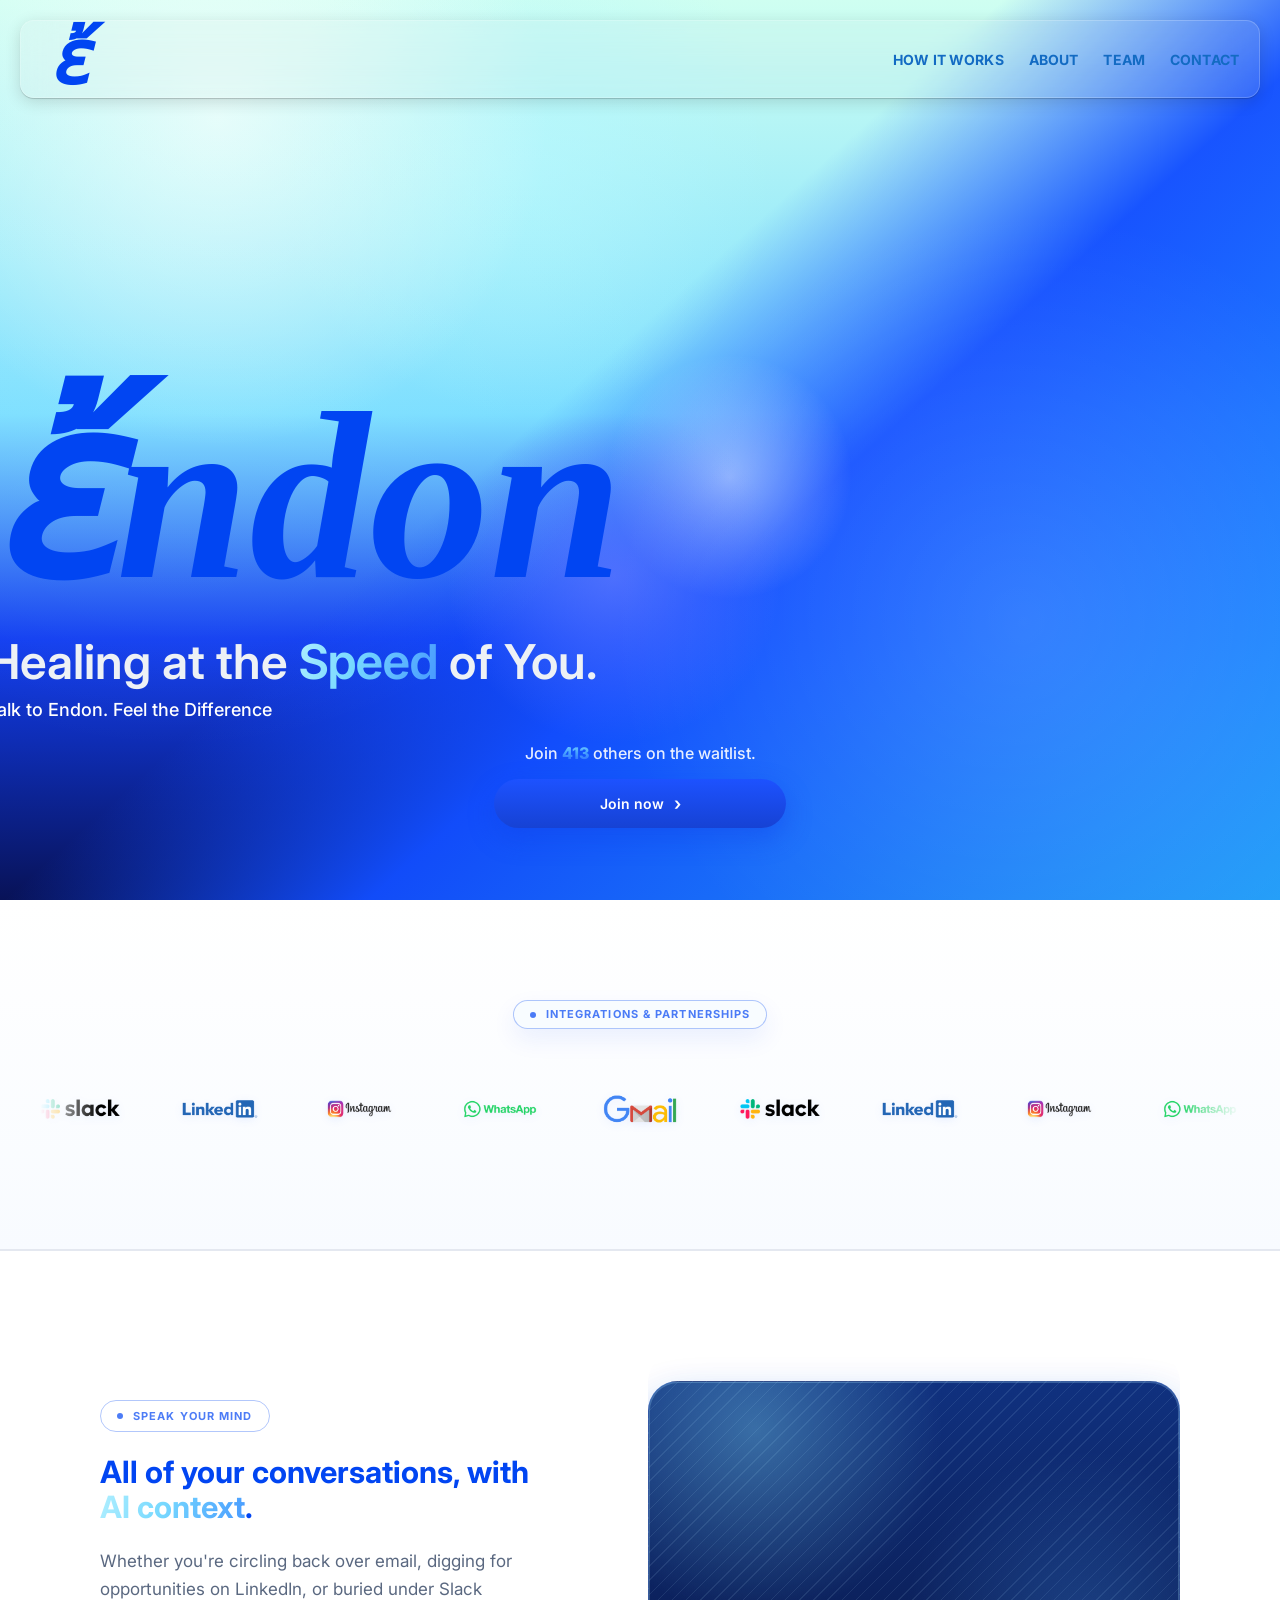
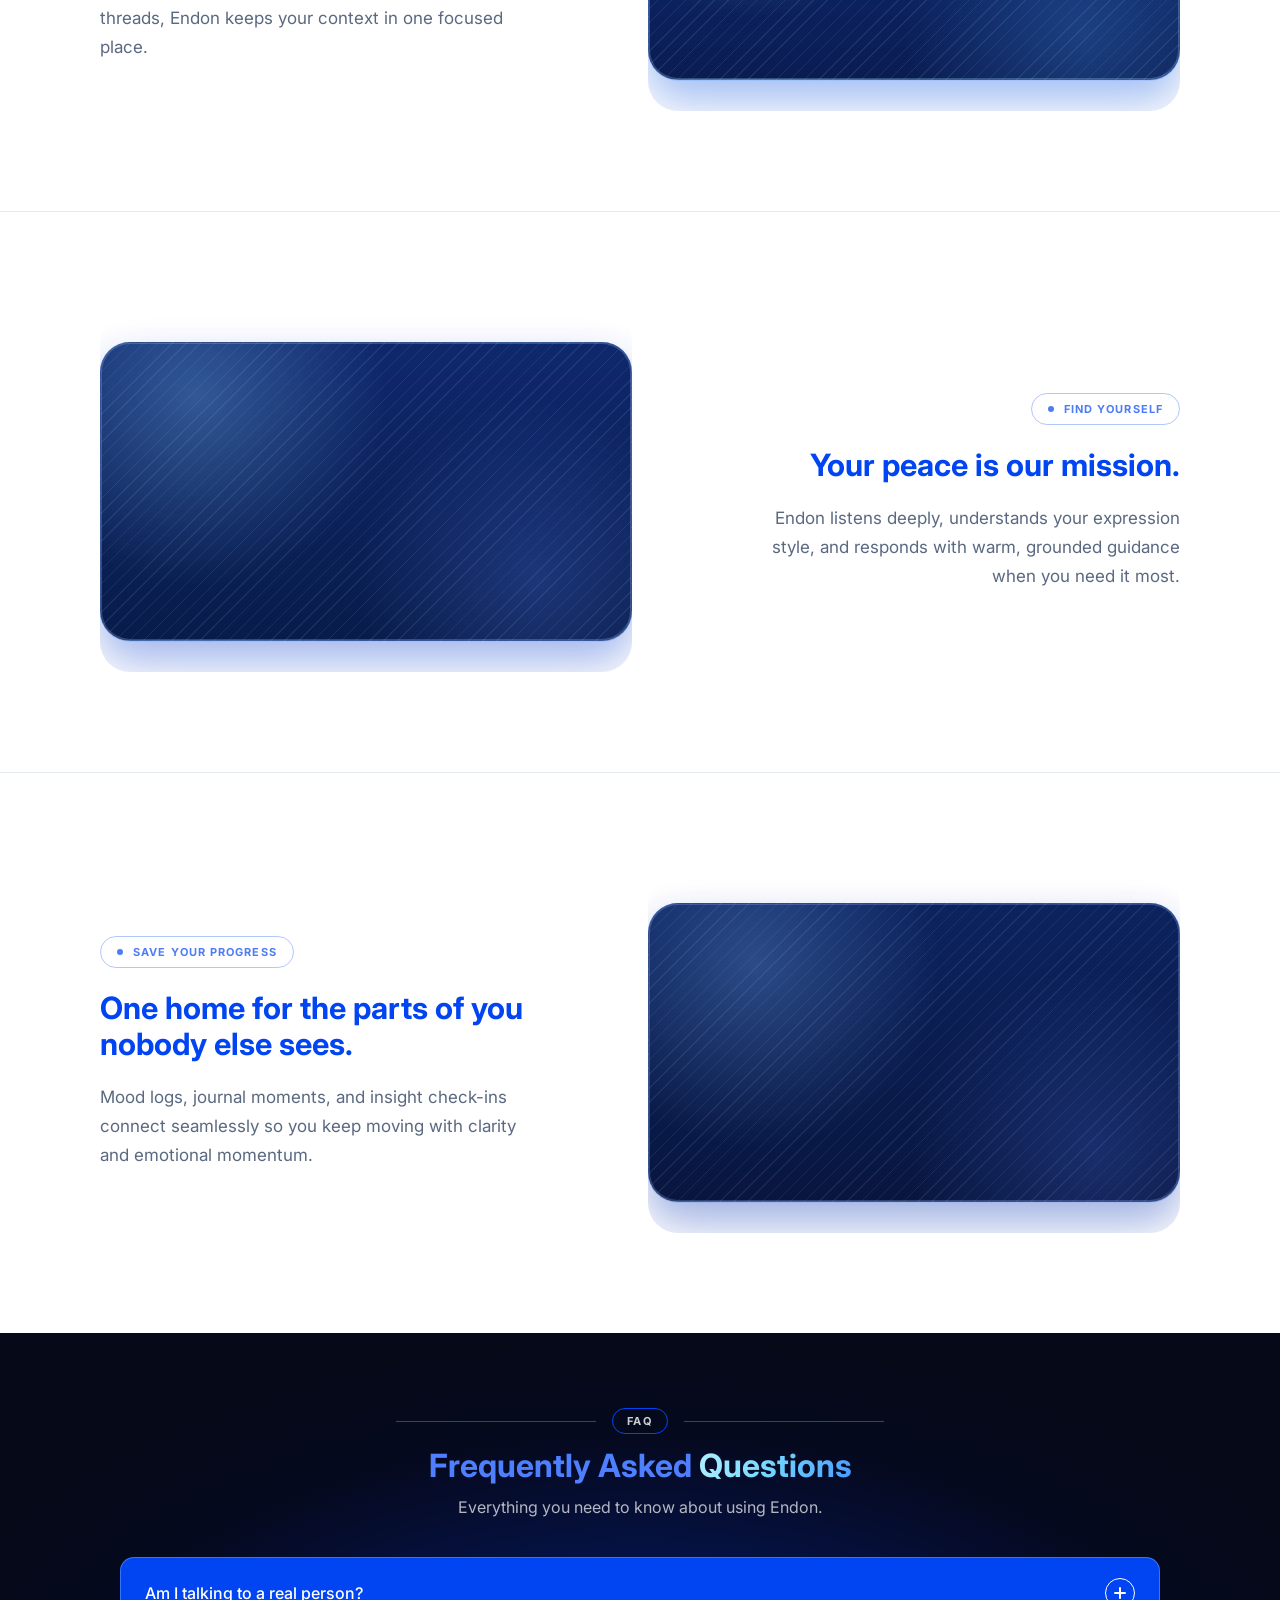
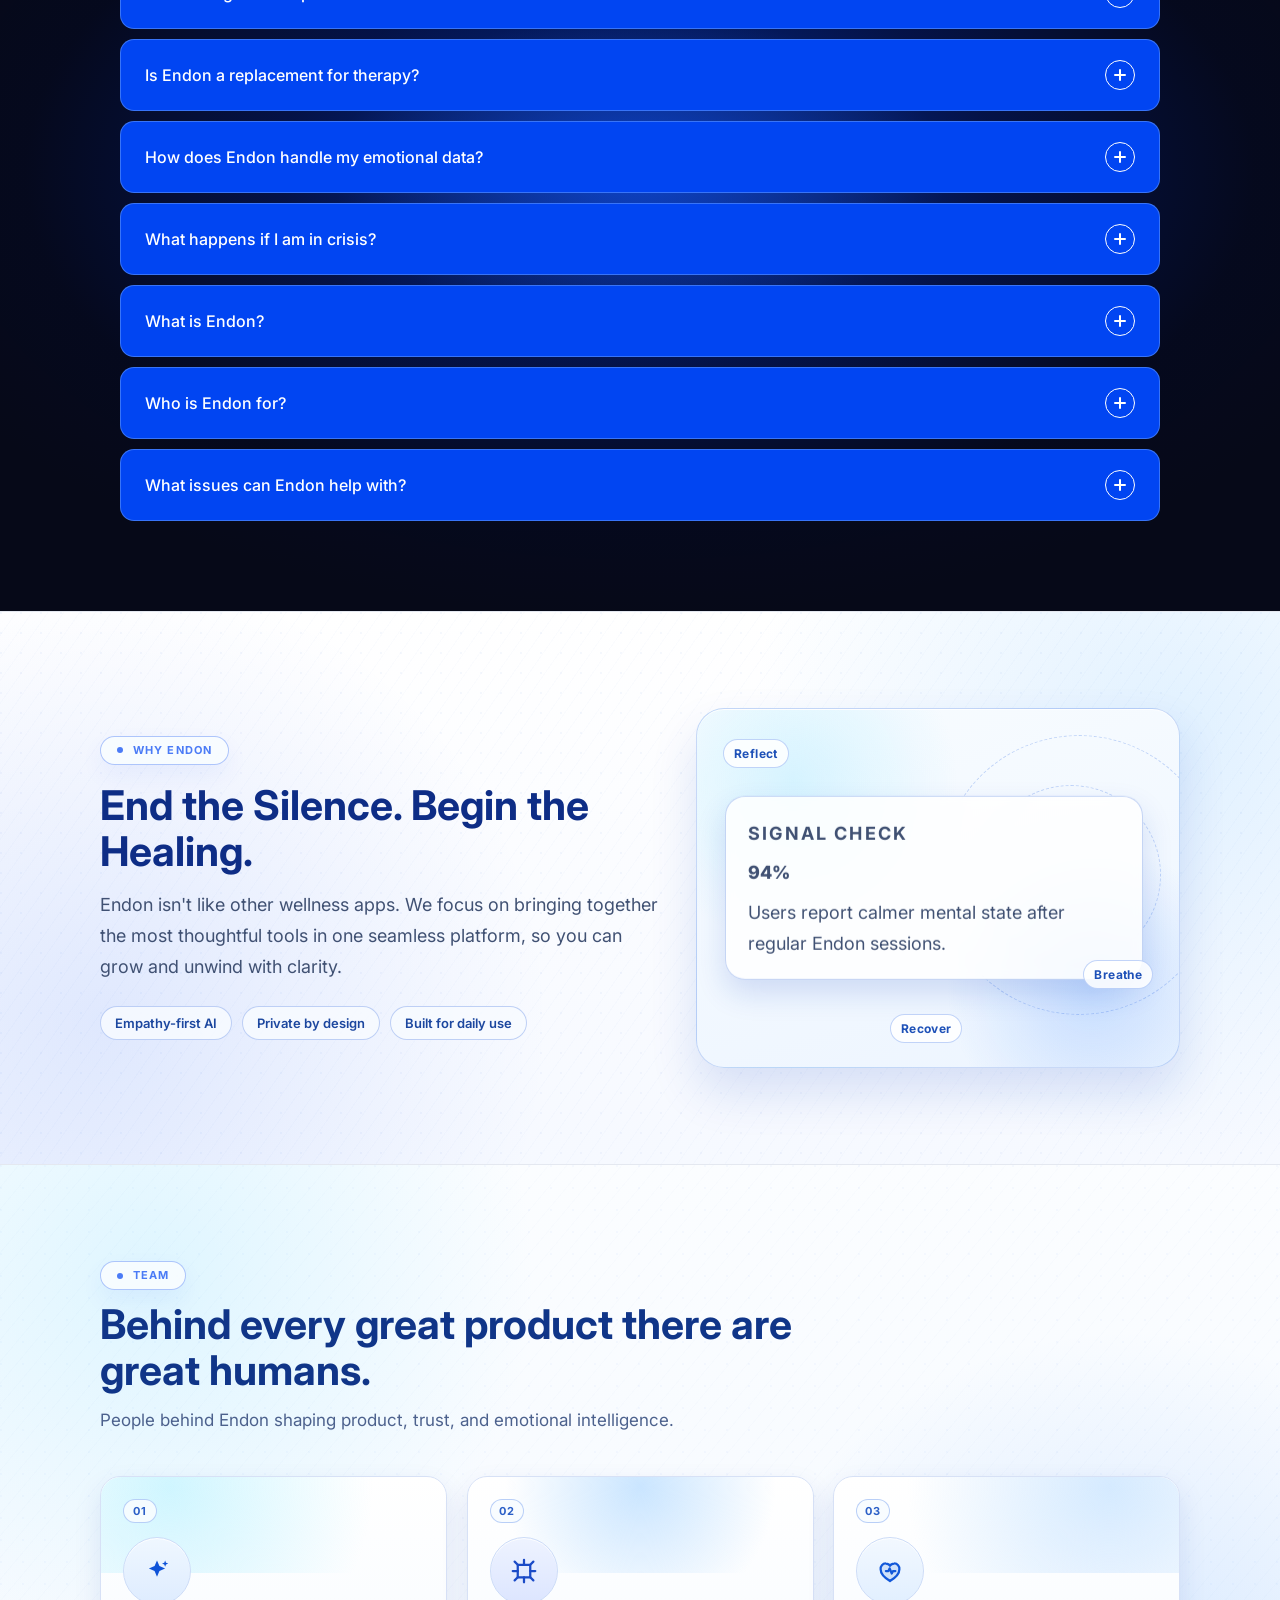
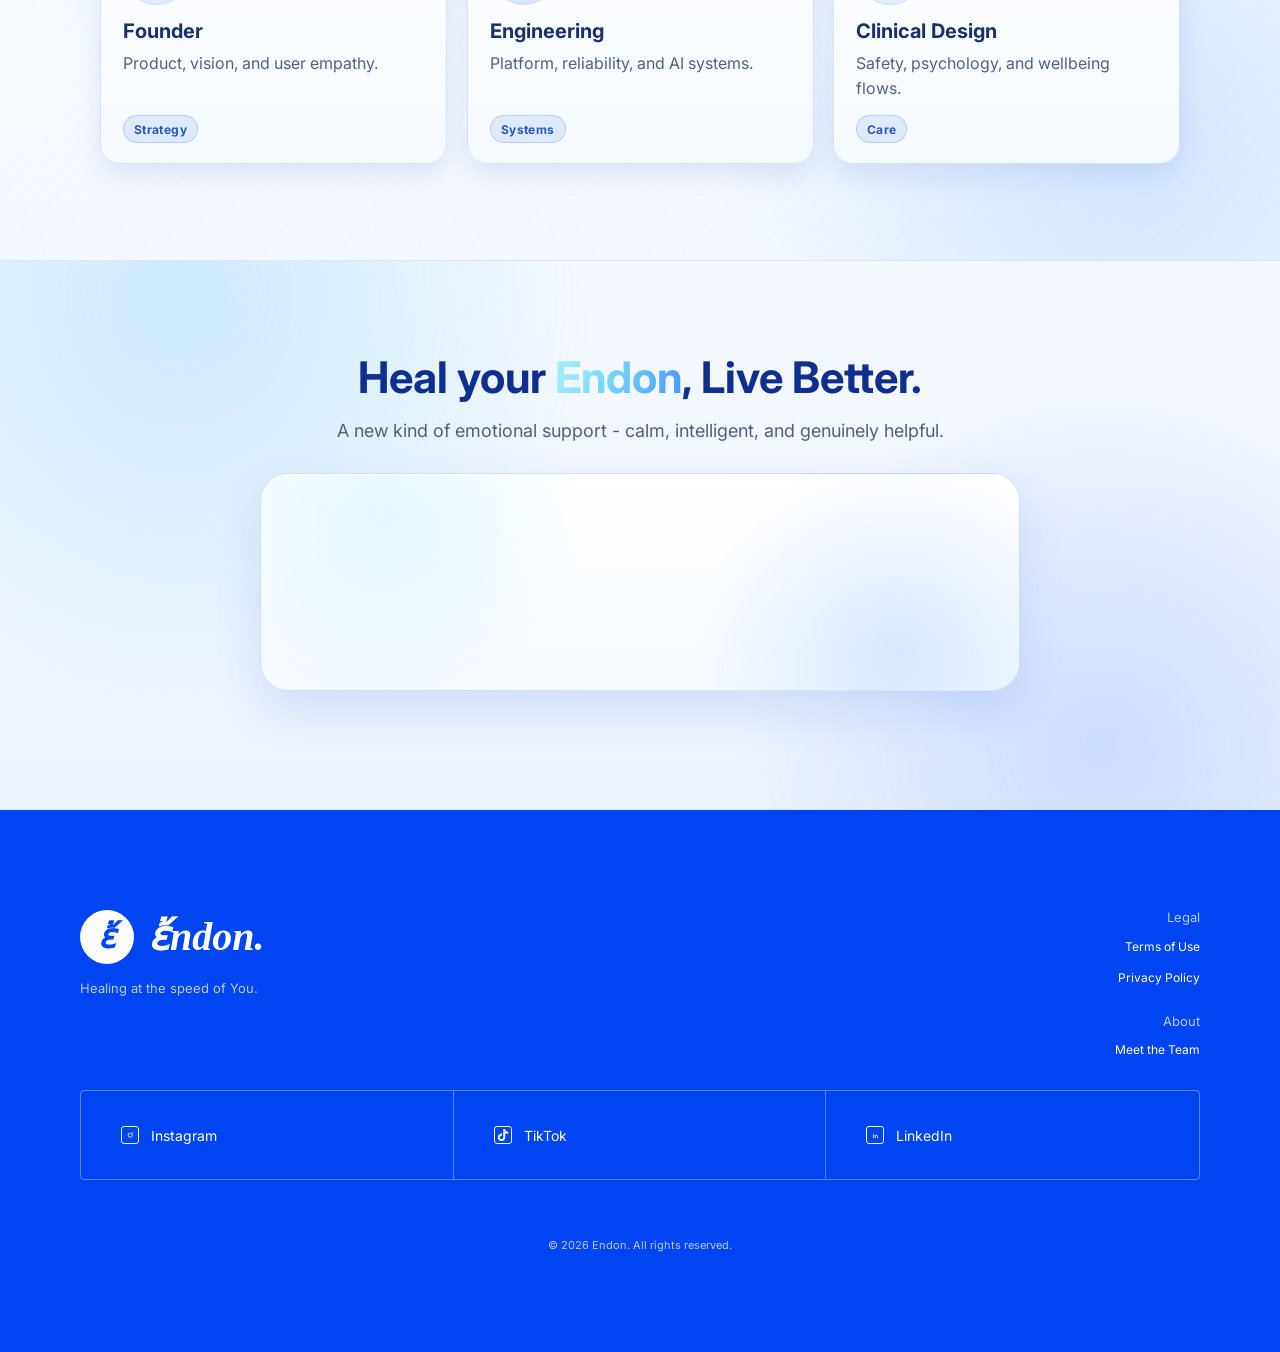
==== index.html @ 19b065d0 "Add files via upload" ====
﻿<!DOCTYPE html>
<html lang="en">
  <head>
    <meta charset="UTF-8" />
    <meta name="viewport" content="width=device-width, initial-scale=1.0" />
    <title>Endon — Healing at the Speed of You</title>
    <meta name="description" content="Talk to Endon. Feel the Difference." />
    <link rel="icon" type="image/svg+xml" href="./favicon.svg" />
    <link rel="shortcut icon" href="./favicon.svg" />
    <link rel="preconnect" href="https://fonts.googleapis.com" />
    <link rel="preconnect" href="https://fonts.gstatic.com" crossorigin />
    <link
      href="https://fonts.googleapis.com/css2?family=Inter:wght@400;500;600;700;800&family=Inter+Tight:wght@600;700&display=swap"
      rel="stylesheet"
    />
    <link rel="stylesheet" href="./styles.css" />
    <script src="https://getlaunchlist.com/js/widget.js" defer></script>
  </head>
  <body id="top">

    <!-- floating pill navbar -->
    <header class="nav-bar" data-anim="fade-down">
      <div class="nav-inner">
        <a class="brand-mark" href="#top" aria-label="Endon home">
          <span class="brand-glyph">ἔ</span>
        </a>
        <button class="nav-toggle" type="button" aria-expanded="false" aria-controls="site-nav" aria-label="Open navigation menu">
          <span></span>
          <span></span>
          <span></span>
        </button>
        <nav class="site-nav" id="site-nav" aria-label="Primary">
          <a href="#features">HOW IT WORKS</a>
          <a href="#about">ABOUT</a>
          <a href="#team">TEAM</a>
          <a href="#join">CONTACT</a>
        </nav>
      </div>
    </header>

    <!-- hero -->
    <main class="hero">
      <div class="hero-inner">

        <div class="hero-content">
          <h1 class="wordmark" data-anim="fade-up" data-delay="100">ἔndon</h1>
          <div class="hero-copy" data-anim="fade-up" data-delay="220">
            <h2>Healing at the <span class="speed-word gradient-float">Speed</span> of You.</h2>
            <p>Talk to Endon. Feel the Difference</p>
          </div>
        </div>

        <div class="hero-cta" data-anim="fade-up" data-delay="360">
          <p class="cta-label">
            Join <strong class="counter" data-target="413">0</strong> others on the waitlist.
          </p>
          <a class="cta-button" href="#join">
            <span>Join now</span>
            <span class="cta-arrow" aria-hidden="true">›</span>
          </a>
        </div>

      </div>
    </main>

    <!-- integrations section -->
    <section class="integrations-section" aria-label="Integrations">
      <div class="integrations-inner">
        <p class="integrations-label section-kicker">INTEGRATIONS & PARTNERSHIPS</p>
        <div class="integrations-carousel">
          <div class="integrations-track">
            <!-- Первый набор -->
            <div class="integration-card">
              <img src="./img/soc/wj656m0ijEArJOI6YPfUPL7TfA.avif" alt="Slack" />
            </div>
            <div class="integration-card">
              <img src="./img/soc/tVOJXwo3brxnzoEV7pidoTpYBek.avif" alt="LinkedIn" />
            </div>
            <div class="integration-card">
              <img src="./img/soc/uNmONaREYlYcGTHkolb0P1HWtFY.avif" alt="Instagram" />
            </div>
            <div class="integration-card">
              <img src="./img/soc/SqPCqCNL9YH3omjXTnjnmd5Emk.avif" alt="WhatsApp" />
            </div>
            <div class="integration-card">
              <img src="./img/soc/Gmail-Logo-da5961c9.png" alt="Gmail" />
            </div>
            
            <!-- Второй набор -->
            <div class="integration-card">
              <img src="./img/soc/wj656m0ijEArJOI6YPfUPL7TfA.avif" alt="Slack" />
            </div>
            <div class="integration-card">
              <img src="./img/soc/tVOJXwo3brxnzoEV7pidoTpYBek.avif" alt="LinkedIn" />
            </div>
            <div class="integration-card">
              <img src="./img/soc/uNmONaREYlYcGTHkolb0P1HWtFY.avif" alt="Instagram" />
            </div>
            <div class="integration-card">
              <img src="./img/soc/SqPCqCNL9YH3omjXTnjnmd5Emk.avif" alt="WhatsApp" />
            </div>
            <div class="integration-card">
              <img src="./img/soc/Gmail-Logo-da5961c9.png" alt="Gmail" />
            </div>
            
            <!-- Третий набор -->
            <div class="integration-card">
              <img src="./img/soc/wj656m0ijEArJOI6YPfUPL7TfA.avif" alt="Slack" />
            </div>
            <div class="integration-card">
              <img src="./img/soc/tVOJXwo3brxnzoEV7pidoTpYBek.avif" alt="LinkedIn" />
            </div>
            <div class="integration-card">
              <img src="./img/soc/uNmONaREYlYcGTHkolb0P1HWtFY.avif" alt="Instagram" />
            </div>
            <div class="integration-card">
              <img src="./img/soc/SqPCqCNL9YH3omjXTnjnmd5Emk.avif" alt="WhatsApp" />
            </div>
            <div class="integration-card">
              <img src="./img/soc/Gmail-Logo-da5961c9.png" alt="Gmail" />
            </div>

            <!-- Четвёртый набор -->
            <div class="integration-card">
              <img src="./img/soc/wj656m0ijEArJOI6YPfUPL7TfA.avif" alt="Slack" />
            </div>
            <div class="integration-card">
              <img src="./img/soc/tVOJXwo3brxnzoEV7pidoTpYBek.avif" alt="LinkedIn" />
            </div>
            <div class="integration-card">
              <img src="./img/soc/uNmONaREYlYcGTHkolb0P1HWtFY.avif" alt="Instagram" />
            </div>
            <div class="integration-card">
              <img src="./img/soc/SqPCqCNL9YH3omjXTnjnmd5Emk.avif" alt="WhatsApp" />
            </div>
            <div class="integration-card">
              <img src="./img/soc/Gmail-Logo-da5961c9.png" alt="Gmail" />
            </div>
          </div>
        </div>
      </div>
    </section>

    <section class="primary-features" id="features" aria-label="Features">
      <div class="pf-inner">
        <article class="pf-row">
          <div class="pf-text pf-anim pf-anim--left">
            <div class="pf-chip"><span class="pf-chip__dot" aria-hidden="true"></span>SPEAK YOUR MIND</div>
            <h2 class="pf-heading">All of your conversations, with <span class="gradient-float">AI context</span>.</h2>
            <p class="pf-body">
              Whether you're circling back over email, digging for opportunities on LinkedIn,
              or buried under Slack threads, Endon keeps your context in one focused place.
            </p>
          </div>
          <div class="pf-visual pf-anim pf-anim--right">
            <video autoplay muted loop playsinline preload="metadata" class="pf-img" aria-label="Context flow demo">
              <source src="./img/1.mp4" type="video/mp4" />
            </video>
          </div>
        </article>

        <article class="pf-row pf-row--reversed">
          <div class="pf-text pf-anim pf-anim--right">
            <div class="pf-chip"><span class="pf-chip__dot" aria-hidden="true"></span>FIND YOURSELF</div>
            <h2 class="pf-heading">Your peace is our mission.</h2>
            <p class="pf-body">
              Endon listens deeply, understands your expression style, and responds with warm,
              grounded guidance when you need it most.
            </p>
          </div>
          <div class="pf-visual pf-anim pf-anim--left">
            <video autoplay muted loop playsinline preload="metadata" class="pf-img" aria-label="Calm guidance demo">
              <source src="./img/2.mp4" type="video/mp4" />
            </video>
          </div>
        </article>

        <article class="pf-row">
          <div class="pf-text pf-anim pf-anim--left">
            <div class="pf-chip"><span class="pf-chip__dot" aria-hidden="true"></span>SAVE YOUR PROGRESS</div>
            <h2 class="pf-heading">One home for the parts of you nobody else sees.</h2>
            <p class="pf-body">
              Mood logs, journal moments, and insight check-ins connect seamlessly so you keep moving
              with clarity and emotional momentum.
            </p>
          </div>
          <div class="pf-visual pf-anim pf-anim--right">
            <video autoplay muted loop playsinline preload="metadata" class="pf-img" aria-label="Daily momentum demo">
              <source src="./img/3.mp4" type="video/mp4" />
            </video>
          </div>
        </article>
        </div>
      </div>
    </section>

    <section class="faq-section">
      <div class="faq-section__inner">
        <div class="faq-header">
          <div class="faq-kicker-row"><span class="faq-kicker">FAQ</span></div>
          <h2 class="faq-heading">Frequently Asked <span class="gradient-float">Questions</span></h2>
          <p class="faq-sub">Everything you need to know about using Endon.</p>
        </div>
        <div class="faq-list">
          <div class="faq-item">
            <button class="faq-question" aria-expanded="false">
              <span>Am I talking to a real person?</span>
              <span class="faq-icon" aria-hidden="true"></span>
            </button>
            <div class="faq-answer" hidden>
              <p>No — Endon is an AI-powered companion designed to feel deeply human. It listens without judgment, remembers your context, and responds with empathy. For clinical support, we always recommend speaking with a licensed professional.</p>
            </div>
          </div>
          <div class="faq-item">
            <button class="faq-question" aria-expanded="false">
              <span>Is Endon a replacement for therapy?</span>
              <span class="faq-icon" aria-hidden="true"></span>
            </button>
            <div class="faq-answer" hidden>
              <p>Not at all. Endon is a complement to professional care — a space to process everyday thoughts and emotions between sessions. If you're dealing with a serious mental health condition, we encourage you to work with a licensed therapist.</p>
            </div>
          </div>
          <div class="faq-item">
            <button class="faq-question" aria-expanded="false">
              <span>How does Endon handle my emotional data?</span>
              <span class="faq-icon" aria-hidden="true"></span>
            </button>
            <div class="faq-answer" hidden>
              <p>Your privacy is our priority. All conversations are encrypted end-to-end and stored securely. We never sell your data or share it with third parties. You can delete your history at any time from your account settings.</p>
            </div>
          </div>
          <div class="faq-item">
            <button class="faq-question" aria-expanded="false">
              <span>What happens if I am in crisis?</span>
              <span class="faq-icon" aria-hidden="true"></span>
            </button>
            <div class="faq-answer" hidden>
              <p>If Endon detects signs of crisis, it will immediately surface emergency resources and crisis helplines. Please reach out to a professional or call emergency services if you are in immediate danger.</p>
            </div>
          </div>
          <div class="faq-item">
            <button class="faq-question" aria-expanded="false">
              <span>What is Endon?</span>
              <span class="faq-icon" aria-hidden="true"></span>
            </button>
            <div class="faq-answer" hidden>
              <p>Endon is an AI mental wellness companion that helps you track your emotional journey, reflect on past sessions, and find clarity through conversation. Think of it as a personal journal that truly listens.</p>
            </div>
          </div>
          <div class="faq-item">
            <button class="faq-question" aria-expanded="false">
              <span>Who is Endon for?</span>
              <span class="faq-icon" aria-hidden="true"></span>
            </button>
            <div class="faq-answer" hidden>
              <p>Endon is for anyone who wants a thoughtful space to process their emotions — whether you're managing daily stress, navigating a life transition, or simply looking to understand yourself better.</p>
            </div>
          </div>
          <div class="faq-item">
            <button class="faq-question" aria-expanded="false">
              <span>What issues can Endon help with?</span>
              <span class="faq-icon" aria-hidden="true"></span>
            </button>
            <div class="faq-answer" hidden>
              <p>Anxiety, stress, loneliness, relationship challenges, low mood, burnout, and more. Endon is designed to meet you wherever you are emotionally and help you move forward with greater awareness.</p>
            </div>
          </div>
        </div>
      </div>
    </section>

    <section class="why-endon" id="about">
      <div class="why-endon__inner">
        <div class="why-endon__content">
          <p class="why-endon__kicker section-kicker">WHY ENDON</p>
          <h2>End the Silence. Begin the Healing.</h2>
          <p>
            Endon isn't like other wellness apps. We focus on bringing together
            the most thoughtful tools in one seamless platform, so you can grow
            and unwind with clarity.
          </p>
          <div class="why-endon__tags" aria-label="Endon principles">
            <span>Empathy-first AI</span>
            <span>Private by design</span>
            <span>Built for daily use</span>
          </div>
        </div>

        <div class="why-endon__visual" aria-hidden="true">
          <div class="why-orbit why-orbit--outer"></div>
          <div class="why-orbit why-orbit--inner"></div>
          <div class="why-core">
            <p class="why-core__title">Signal Check</p>
            <p class="why-core__metric">94%</p>
            <p class="why-core__copy">Users report calmer mental state after regular Endon sessions.</p>
          </div>
          <div class="why-float why-float--one">Reflect</div>
          <div class="why-float why-float--two">Breathe</div>
          <div class="why-float why-float--three">Recover</div>
        </div>
      </div>
    </section>

    <section class="team-section" id="team">
      <div class="team-section__inner">
        <div class="team-head">
          <p class="team-kicker section-kicker">TEAM</p>
          <h2>Behind every great product there are great humans.</h2>
          <p class="team-sub">People behind Endon shaping product, trust, and emotional intelligence.</p>
        </div>
        <div class="team-grid">
          <article class="team-card team-card--founder">
            <span class="team-card__index">01</span>
            <div class="team-avatar" aria-hidden="true">
              <span class="team-avatar__icon team-avatar__icon--founder">
                <svg viewBox="0 0 24 24" aria-hidden="true">
                  <path d="M12 3.5 13.95 8.05 18.5 10 13.95 11.95 12 16.5 10.05 11.95 5.5 10 10.05 8.05 12 3.5Z" />
                  <path d="M18.5 3.5 19.2 5.3 21 6 19.2 6.7 18.5 8.5 17.8 6.7 16 6 17.8 5.3 18.5 3.5Z" />
                </svg>
              </span>
            </div>
            <h3>Founder</h3>
            <p>Product, vision, and user empathy.</p>
            <span class="team-chip">Strategy</span>
          </article>
          <article class="team-card team-card--engineering">
            <span class="team-card__index">02</span>
            <div class="team-avatar" aria-hidden="true">
              <span class="team-avatar__icon team-avatar__icon--engineering">
                <svg viewBox="0 0 24 24" aria-hidden="true">
                  <path d="M7 7h10v10H7z" />
                  <path d="M12 3v4" />
                  <path d="M12 17v4" />
                  <path d="M3 12h4" />
                  <path d="M17 12h4" />
                  <path d="M7 7 4.5 4.5" />
                  <path d="M17 7 19.5 4.5" />
                  <path d="M7 17 4.5 19.5" />
                  <path d="M17 17 19.5 19.5" />
                </svg>
              </span>
            </div>
            <h3>Engineering</h3>
            <p>Platform, reliability, and AI systems.</p>
            <span class="team-chip">Systems</span>
          </article>
          <article class="team-card team-card--clinical">
            <span class="team-card__index">03</span>
            <div class="team-avatar" aria-hidden="true">
              <span class="team-avatar__icon team-avatar__icon--clinical">
                <svg viewBox="0 0 24 24" aria-hidden="true">
                  <path d="M12 20c-4.7-2.8-7.5-5.8-7.5-9.4A4.1 4.1 0 0 1 8.7 6c1.4 0 2.7.7 3.3 1.8C12.6 6.7 13.9 6 15.3 6a4.1 4.1 0 0 1 4.2 4.6C19.5 14.2 16.7 17.2 12 20Z" />
                  <path d="M8.7 12h2l1-2.1 1.7 4.1 1-2h1.9" />
                </svg>
              </span>
            </div>
            <h3>Clinical Design</h3>
            <p>Safety, psychology, and wellbeing flows.</p>
            <span class="team-chip">Care</span>
          </article>
        </div>
      </div>
    </section>

    <section class="waitlist-block" id="join">
      <div class="waitlist-block__inner">
        <h2>Heal your <span class="gradient-float">Endon</span>, Live Better.</h2>
        <p class="waitlist-copy">
          A new kind of emotional support - calm, intelligent, and genuinely
          helpful.
        </p>
        <div class="waitlist-form-shell">
          <div class="launchlist-widget" data-key-id="ZElKDd" data-height="180px"></div>
        </div>
      </div>
    </section>

    <footer class="site-footer">
      <div class="site-footer__inner">
        <div class="site-footer__top">
          <div class="footer-brand-block">
            <div class="footer-brand-row">
              <span class="footer-brand-icon" aria-hidden="true">ἔ</span>
              <span class="footer-brand-name">ἔndon.</span>
            </div>
            <p class="footer-brand-copy">Healing at the speed of You.</p>
          </div>

          <nav class="footer-links-grid" aria-label="Footer navigation">
            <span class="footer-nav-label">Legal</span>
            <a href="./terms.html">Terms of Use</a>
            <a href="./privacy.html">Privacy Policy</a>
            <span class="footer-nav-label footer-nav-label--spaced">About</span>
            <a href="#team">Meet the Team</a>
          </nav>
        </div>

        <div class="footer-socials" aria-label="Social links">
          <a href="#" aria-label="Instagram">
            <span class="footer-social-icon footer-social-icon--ig" aria-hidden="true">
              <svg viewBox="0 0 24 24" aria-hidden="true">
                <circle cx="12" cy="12" r="4" fill="none" stroke="currentColor" stroke-width="1.7"/>
                <circle cx="17.1" cy="6.9" r="1.15" fill="currentColor"/>
              </svg>
            </span>
            Instagram
          </a>
          <a href="#" aria-label="TikTok">
            <span class="footer-social-icon footer-social-icon--tt" aria-hidden="true">
              <svg viewBox="0 0 24 24" aria-hidden="true">
                <path d="M12.525.02c1.31-.02 2.61-.01 3.91-.02.08 1.53.63 3.09 1.75 4.17 1.12 1.11 2.7 1.62 4.24 1.79v4.03c-1.44-.05-2.89-.35-4.2-.97-.57-.26-1.1-.59-1.62-.93-.01 2.92.01 5.84-.02 8.75-.08 1.4-.54 2.79-1.35 3.94-1.31 1.92-3.58 3.17-5.91 3.21-1.43.08-2.86-.31-4.08-1.03-2.02-1.19-3.44-3.37-3.65-5.71-.02-.5-.03-1-.01-1.49.18-1.9 1.12-3.72 2.58-4.96 1.66-1.44 3.98-2.13 6.15-1.72.02 1.48-.04 2.96-.04 4.44-.99-.32-2.15-.23-3.02.37-.63.41-1.11 1.04-1.36 1.75-.21.51-.15 1.07-.14 1.61.24 1.64 1.82 3.02 3.5 2.87 1.12-.01 2.19-.66 2.77-1.61.19-.33.4-.67.41-1.06.1-1.79.06-3.57.07-5.36.01-4.03-.01-8.05.02-12.07z" fill="currentColor"/>
              </svg>
            </span>
            TikTok
          </a>
          <a href="#" aria-label="LinkedIn">
            <span class="footer-social-icon footer-social-icon--in" aria-hidden="true">
              <svg viewBox="0 0 24 24" aria-hidden="true">
                <circle cx="8.1" cy="9" r="1.15" fill="currentColor"/>
                <path d="M7 11.1v5.2" fill="none" stroke="currentColor" stroke-width="1.8" stroke-linecap="round"/>
                <path d="M11 16.3v-5.2" fill="none" stroke="currentColor" stroke-width="1.8" stroke-linecap="round"/>
                <path d="M11 12.7c.55-.95 1.25-1.55 2.45-1.55 1.65 0 2.55 1.02 2.55 3.2v1.98" fill="none" stroke="currentColor" stroke-width="1.8" stroke-linecap="round" stroke-linejoin="round"/>
              </svg>
            </span>
            LinkedIn
          </a>
        </div>

        <p class="footer-copy">© 2026 Endon. All rights reserved.</p>
      </div>
    </footer>

    <script src="./main.js"></script>
  </body>
</html>
---- styles.css ----
﻿/* ── Reset ──────────────────────────────────────────── */
*,
*::before,
*::after {
  box-sizing: border-box;
  margin: 0;
  padding: 0;
}

html,
body {
  min-height: 100%;
  font-family: "Inter", sans-serif;
  color: #fff;
}

:root {
  --scroll-progress: 0;
}

a {
  color: inherit;
  text-decoration: none;
}

/* ── Full-bleed background ───────────────────────────── */
body {
  background: #ffffff;
}

body::before {
  content: "";
  position: fixed;
  inset: 0 auto auto 0;
  width: 100%;
  height: 3px;
  z-index: 300;
  transform-origin: left center;
  transform: scaleX(var(--scroll-progress));
  background: linear-gradient(90deg, #76dfff 0%, #2f86ff 48%, #0145f2 100%);
  box-shadow: 0 0 18px rgba(47, 134, 255, 0.7);
  pointer-events: none;
}

/* ── Animations ──────────────────────────────────────── */
@keyframes fadeDown {
  from {
    opacity: 0;
    transform: translateY(-24px);
  }
  to {
    opacity: 1;
    transform: translateY(0);
  }
}

@keyframes fadeUp {
  from {
    opacity: 0;
    transform: translateY(32px);
  }
  to {
    opacity: 1;
    transform: translateY(0);
  }
}

@keyframes auroraDrift {
  0% {
    transform: translate3d(-2%, -2%, 0) scale(1);
  }
  50% {
    transform: translate3d(2%, 1%, 0) scale(1.06);
  }
  100% {
    transform: translate3d(-2%, -2%, 0) scale(1);
  }
}

@keyframes navFloat {
  0%,
  100% {
    transform: translateY(0);
  }
  50% {
    transform: translateY(3px);
  }
}

@keyframes faqPulseIn {
  from {
    opacity: 0;
    transform: translateY(22px) scale(0.985);
    filter: saturate(0.75);
  }
  to {
    opacity: 1;
    transform: translateY(0) scale(1);
    filter: saturate(1);
  }
}

@keyframes gradientFloat {
  0% {
    background-position: 0% 50%;
    filter: hue-rotate(0deg) saturate(1);
  }
  50% {
    background-position: 100% 50%;
    filter: hue-rotate(8deg) saturate(1.08);
  }
  100% {
    background-position: 0% 50%;
    filter: hue-rotate(0deg) saturate(1);
  }
}

.gradient-float {
  display: inline-block;
  background: linear-gradient(110deg, #b8f2ff 0%, #77d9ff 22%, #3f8fff 52%, #1d57ff 74%, #9fe8ff 100%);
  background-size: 220% 220%;
  background-position: 0% 50%;
  -webkit-background-clip: text;
  background-clip: text;
  color: transparent;
  -webkit-text-fill-color: transparent;
  animation: gradientFloat 5.2s ease-in-out infinite;
}

.nav-bar {
  animation: none;
}
.wordmark {
  animation: none;
}
.hero-copy {
  animation: none;
}
.hero-cta {
  animation: none;
}

/* ── Floating pill navbar ────────────────────────────── */
.nav-bar {
  position: fixed;
  top: 20px;
  left: 0;
  right: 0;
  z-index: 100;
  display: flex;
  justify-content: center;
  padding: 0 20px;
  pointer-events: none;
}

.nav-inner {
  width: 100%;
  max-width: 1396px;
  display: flex;
  align-items: center;
  justify-content: space-between;
  padding: 10px 20px 10px 10px;
  background: rgba(219, 219, 219, 0.12);
  backdrop-filter: blur(16px);
  -webkit-backdrop-filter: blur(16px);
  border: 1px solid rgba(255, 255, 255, 0.2);
  border-radius: 14px;
  box-shadow:
    0 1px 1px rgba(0, 0, 0, 0.18),
    0 4px 16px rgba(0, 0, 0, 0.14);
  pointer-events: auto;
  animation: navFloat 5.6s ease-in-out infinite;
}

/* ── Brand mark (logo glyph) ─────────────────────────── */
.brand-mark {
  display: inline-flex;
  align-items: center;
  justify-content: center;
  width: 76px;
  height: 56px;
  flex-shrink: 0;
}

.brand-glyph {
  display: inline-block;
  color: #0145f2;
  font-family: "Times New Roman", serif;
  font-size: 74px;
  font-style: italic;
  font-weight: 700;
  line-height: 1;
}

/* ── Nav links ───────────────────────────────────────── */
.site-nav {
  display: flex;
  gap: 25px;
}

.site-nav a {
  color: #136bc3;
  font-family: "Inter", sans-serif;
  font-size: 14px;
  font-weight: 700;
  letter-spacing: 0.01em;
  position: relative;
  transition: color 0.2s;
}

.site-nav a::after {
  content: "";
  position: absolute;
  bottom: -3px;
  left: 0;
  width: 0;
  height: 1.5px;
  background: #136bc3;
  transition: width 0.25s ease;
}

.site-nav a:hover::after {
  width: 100%;
}

.nav-toggle {
  display: none;
  width: 48px;
  height: 48px;
  padding: 0;
  border: 1px solid rgba(19, 107, 195, 0.18);
  border-radius: 14px;
  background: rgba(255, 255, 255, 0.22);
  box-shadow:
    inset 0 1px 0 rgba(255, 255, 255, 0.55),
    0 8px 18px rgba(8, 48, 150, 0.08);
  align-items: center;
  justify-content: center;
  flex-direction: column;
  gap: 5px;
  cursor: pointer;
  transition:
    transform 0.25s ease,
    background-color 0.25s ease,
    border-color 0.25s ease;
}

.nav-toggle span {
  width: 18px;
  height: 1.8px;
  border-radius: 999px;
  background: #136bc3;
  transform-origin: center;
  transition: transform 0.25s ease, opacity 0.25s ease;
}

.section-kicker {
  display: inline-flex;
  align-items: center;
  justify-content: center;
  gap: 10px;
  width: fit-content;
  padding: 8px 16px;
  border: 1px solid rgba(1, 69, 242, 0.3);
  border-radius: 50px;
  font-family: "Inter", sans-serif;
  font-size: 11px;
  font-weight: 700;
  letter-spacing: 0.1em;
  text-transform: uppercase;
  color: rgba(1, 69, 242, 0.7);
  background: rgba(248, 252, 255, 0.92);
  box-shadow: 0 10px 24px rgba(1, 69, 242, 0.06);
}

.section-kicker::before {
  content: "";
  display: inline-block;
  width: 6px;
  height: 6px;
  border-radius: 50%;
  background: #0145f2;
  opacity: 0.7;
  flex-shrink: 0;
}

/* ── Hero wrapper ────────────────────────────────────── */
.hero {
  min-height: 100vh;
  display: flex;
  align-items: stretch;
  position: relative;
  overflow: hidden;
  background:
    radial-gradient(
      circle at 17% 13%,
      rgba(246, 255, 251, 0.78),
      transparent 25%
    ),
    radial-gradient(
      circle at 41% 18%,
      rgba(180, 248, 255, 0.68),
      transparent 24%
    ),
    radial-gradient(
      circle at 48% 64%,
      rgba(107, 126, 255, 0.62),
      transparent 19%
    ),
    radial-gradient(
      circle at 57% 53%,
      rgba(250, 253, 255, 0.48),
      transparent 14%
    ),
    linear-gradient(
      138deg,
      rgba(19, 35, 148, 0) 44%,
      rgba(18, 78, 255, 0.96) 60%,
      rgba(36, 164, 255, 0.96) 100%
    ),
    linear-gradient(180deg, #cffff1 0%, #78ddff 46%, #123ef1 71%, #081257 100%);
}

.hero::before {
  content: "";
  position: absolute;
  inset: -14% -10%;
  background:
    radial-gradient(circle at 20% 30%, rgba(215, 255, 255, 0.16), transparent 36%),
    radial-gradient(circle at 75% 65%, rgba(255, 255, 255, 0.12), transparent 30%);
  animation: auroraDrift 16s ease-in-out infinite;
  pointer-events: none;
}

.hero > * {
  position: relative;
  z-index: 1;
}

.hero-inner {
  width: 100%;
  max-width: 1200px;
  margin: 0 auto;
  padding: 10px;
  display: flex;
  flex-direction: column;
  justify-content: space-between;
  padding-top: 140px; /* clear fixed nav */
}

/* ── Hero content ────────────────────────────────────── */
.hero-content {
  display: flex;
  flex-direction: column;
  gap: 24px;
  margin-top: 144px;
}

.wordmark {
  color: #0145f2;
  font-family: "Times New Roman", serif;
  font-size: 240px;
  font-style: italic;
  font-weight: 700;
  line-height: 0.94;
  letter-spacing: 0;
  margin-left: -64px;
  margin-top: 100px;
}

.hero-copy h2 {
  color: #edf1f5;
  font-family: "Inter", sans-serif;
  font-size: 48px;
  font-weight: 600;
  line-height: 1.15;
}

.speed-word {
  font-family: "Inter Tight", "Inter", sans-serif;
  font-size: inherit;
  font-weight: 600;
}

.hero-copy p {
  margin-top: 10px;
  color: #fff;
  font-family: "Inter", sans-serif;
  font-size: 18px;
  font-weight: 500;
}

.hero-copy {
  margin-left: -64px;
}

/* ── CTA ─────────────────────────────────────────────── */
.hero-cta {
  display: flex;
  flex-direction: column;
  align-items: center;
  gap: 16px;
  padding-bottom: 62px;
}

.cta-label {
  color: rgba(255, 255, 255, 0.9);
  font-family: "Inter", sans-serif;
  font-size: 16px;
  font-weight: 500;
}

.cta-label strong {
  display: inline-block;
  background: linear-gradient(180deg, #7fd9ff 0%, #4aa8ff 45%, #2a63ff 100%);
  background-clip: text;
  -webkit-background-clip: text;
  color: transparent;
  -webkit-text-fill-color: transparent;
  font-weight: 800;
}

.cta-button {
  display: inline-flex;
  align-items: center;
  justify-content: center;
  gap: 10px;
  min-width: 292px;
  min-height: 49px;
  padding: 10px 20px;
  border-radius: 999px;
  background: linear-gradient(180deg, #1d52ff 0%, #1642d4 100%);
  box-shadow: 0 10px 26px rgba(16, 64, 233, 0.4);
  color: #fff;
  font-family: "Inter", sans-serif;
  font-size: 14px;
  font-weight: 600;
  position: relative;
  overflow: hidden;
  isolation: isolate;
  --mx: 50%;
  --my: 50%;
  transition:
    transform 0.2s ease,
    box-shadow 0.2s ease;
}

.cta-button::before {
  content: "";
  position: absolute;
  width: 180px;
  height: 180px;
  left: calc(var(--mx) - 90px);
  top: calc(var(--my) - 90px);
  border-radius: 50%;
  background: radial-gradient(circle, rgba(255, 255, 255, 0.34) 0%, transparent 68%);
  opacity: 0;
  transition: opacity 0.35s ease;
  pointer-events: none;
  z-index: -1;
}

.cta-button:hover::before {
  opacity: 1;
}

.cta-button:hover {
  transform: translateY(-2px) scale(1.02);
  box-shadow: 0 16px 36px rgba(16, 64, 233, 0.55);
}

.cta-arrow {
  font-size: 18px;
  line-height: 1;
  transition: transform 0.2s ease;
}

.cta-button:hover .cta-arrow {
  transform: translateX(3px);
}

/* ── Value Pillars ──────────────────────────────────── */
.value-pillars {
  width: 100%;
  background: #ffffff;
  color: #1f3f98;
  border-top: 1px solid #e7ebf6;
  border-bottom: 1px solid #e7ebf6;
}

.value-pillars__inner {
  max-width: 1440px;
  margin: 0 auto;
  padding: 30px 100px;
  display: grid;
  grid-template-columns: repeat(3, minmax(0, 1fr));
  gap: 16px;
}

.value-pillars__inner p {
  border: 1px solid rgba(1, 69, 242, 0.25);
  border-radius: 999px;
  text-align: center;
  padding: 10px 14px;
  font-size: 15px;
  font-weight: 600;
  color: #0145f2;
  background: #f8fbff;
}

/* ── Integrations Section ────────────────────────────── */
.integrations-section {
  width: 100%;
  background: linear-gradient(180deg, #ffffff 0%, #f8fbff 100%);
  padding: 100px 40px;
  border-bottom: 1px solid #e4e8f0;
  overflow: hidden;
}

.integrations-inner {
  max-width: 1600px;
  margin: 0 auto;
  display: flex;
  flex-direction: column;
  align-items: center;
}

.integrations-label {
  margin-bottom: 40px;
  width: fit-content;
  box-shadow: 0 10px 24px rgba(1, 69, 242, 0.08);
}

.integrations-carousel {
  position: relative;
  width: 100%;
  align-self: stretch;
  overflow: hidden;
  mask-image: linear-gradient(90deg, transparent, black 5%, black 95%, transparent);
  -webkit-mask-image: linear-gradient(90deg, transparent, black 5%, black 95%, transparent);
}

.integrations-track {
  display: flex;
  gap: 60px;
  animation: scroll-infinite 80s linear infinite;
  width: max-content;
}

@keyframes scroll-infinite {
  0% {
    transform: translateX(0);
  }
  100% {
    transform: translateX(-700px);
  }
}

.integration-card {
  flex: 0 0 auto;
  width: 80px;
  height: 80px;
  display: flex;
  align-items: center;
  justify-content: center;
  transition: transform 0.3s cubic-bezier(0.22, 1, 0.36, 1), filter 0.3s cubic-bezier(0.22, 1, 0.36, 1);
}

.integration-card:hover {
  transform: scale(1.1);
  filter: brightness(1.1);
}

.integration-card img {
  width: 100%;
  height: 100%;
  object-fit: contain;
  filter: drop-shadow(0 2px 4px rgba(1, 69, 242, 0.08));
}

@media (max-width: 768px) {
  .integrations-section {
    padding: 80px 20px;
  }

  .integrations-label {
    margin-bottom: 50px;
  }

  .integrations-track {
    gap: 40px;
  }

  .integration-card {
    width: 70px;
    height: 70px;
  }

  @keyframes scroll-infinite {
    0% {
      transform: translateX(0);
    }
    100% {
      transform: translateX(-550px);
    }
  }
}

/* ── Primary Features Section ───────────────────────── */
.primary-features {
  width: 100%;
  background: #ffffff;
  color: #161f34;
}

/* ── Scrolly Features Section ────────────────────────── */
.scrolly-features {
  width: 100%;
  position: relative;
  isolation: isolate;
  overflow: hidden;
  background:
    radial-gradient(circle at 12% 14%, rgba(160, 228, 255, 0.34), transparent 28%),
    radial-gradient(circle at 86% 84%, rgba(68, 154, 255, 0.2), transparent 30%),
    linear-gradient(180deg, #f8fcff 0%, #f1f7ff 100%);
  border-top: 1px solid #e4e8f0;
  border-bottom: 1px solid #e4e8f0;
}

.scrolly-features::before {
  content: "";
  position: absolute;
  inset: 0;
  pointer-events: none;
  opacity: 0.45;
  background-image:
    repeating-linear-gradient(135deg, rgba(17, 58, 162, 0.04) 0, rgba(17, 58, 162, 0.04) 1px, transparent 1px, transparent 12px),
    radial-gradient(circle at 1px 1px, rgba(25, 77, 203, 0.14) 1px, transparent 0);
  background-size: auto, 18px 18px;
  z-index: 0;
}

.scrolly-features::after {
  content: "";
  position: absolute;
  inset: 0;
  pointer-events: none;
  background: linear-gradient(180deg, rgba(255, 255, 255, 0.58) 0%, rgba(255, 255, 255, 0.12) 34%, rgba(255, 255, 255, 0.6) 100%);
  z-index: 0;
}

.sf-wrap {
  max-width: 1440px;
  margin: 0 auto;
  position: relative;
  z-index: 1;
}

.sf-sticky {
  position: sticky;
  top: 96px;
  min-height: calc(100vh - 120px);
  display: grid;
  grid-template-columns: minmax(420px, 1fr) minmax(420px, 1fr);
  gap: 58px;
  padding: 34px 100px 24px;
  align-items: center;
}

.sf-left {
  position: relative;
  min-height: 360px;
}

.sf-kicker {
  font-size: 12px;
  letter-spacing: 0.1em;
  color: #6b7c9f;
  text-transform: uppercase;
  margin-bottom: 26px;
  font-weight: 700;
}

.sf-copy-stack {
  position: relative;
  min-height: 270px;
}

.sf-copy-item {
  position: absolute;
  inset: 0;
  opacity: 0;
  transform: translateY(28px);
  transition:
    opacity 0.55s cubic-bezier(0.22, 1, 0.36, 1),
    transform 0.55s cubic-bezier(0.22, 1, 0.36, 1);
}

.sf-copy-item.is-active {
  opacity: 1;
  transform: translateY(0);
}

.sf-copy-item h2 {
  color: #0f2f90;
  font-size: clamp(2rem, 3vw, 2.8rem);
  line-height: 1.08;
  max-width: 540px;
}

.sf-copy-item p {
  margin-top: 16px;
  color: #4f5f82;
  font-size: 1.05rem;
  line-height: 1.72;
  max-width: 560px;
}

.sf-right {
  position: relative;
}

.sf-media-stack {
  position: relative;
  height: min(72vh, 600px);
  border-radius: 24px;
  border: 1px solid rgba(17, 71, 206, 0.18);
  background: rgba(230, 240, 255, 0.55);
  box-shadow:
    0 20px 38px rgba(9, 48, 160, 0.12),
    inset 0 1px 0 rgba(255, 255, 255, 0.7);
  overflow: hidden;
}

.sf-media-item {
  position: absolute;
  inset: 0;
  width: 100%;
  height: 100%;
  object-fit: cover;
  border-radius: 24px;
  opacity: 0;
  transform: translateY(64px) scale(0.96);
  transition:
    opacity 0.52s cubic-bezier(0.22, 1, 0.36, 1),
    transform 0.52s cubic-bezier(0.22, 1, 0.36, 1);
  z-index: 1;
  will-change: transform, opacity;
}

#features video.sf-media-item {
  object-fit: contain;
  background: #081b50;
  border: 1px solid rgba(133, 177, 255, 0.35);
  box-shadow: inset 0 0 0 1px rgba(255, 255, 255, 0.1);
  padding: 0;
}

#features video.sf-media-item[data-media="0"] {
  box-shadow:
    inset 0 0 0 1px rgba(177, 228, 255, 0.42),
    0 10px 22px rgba(31, 120, 255, 0.22);
}

#features video.sf-media-item[data-media="1"] {
  box-shadow:
    inset 0 0 0 1px rgba(165, 202, 255, 0.4),
    0 10px 22px rgba(25, 88, 234, 0.22);
}

#features video.sf-media-item[data-media="2"] {
  box-shadow:
    inset 0 0 0 1px rgba(151, 193, 255, 0.4),
    0 10px 22px rgba(18, 63, 195, 0.24);
}

.sf-media-item.is-before {
  opacity: 0;
  transform: translateY(-72px) scale(0.95);
  z-index: 2;
}

.sf-media-item.is-after {
  opacity: 0;
  transform: translateY(72px) scale(0.95);
}

.sf-media-item.is-active {
  opacity: 1;
  transform: translateY(0) scale(1);
  z-index: 3;
}

.sf-media-stack.is-scrubbing .sf-media-item {
  transition: none;
}

.sf-scroll-steps {
  position: relative;
  margin-top: -16vh;
}

.sf-step {
  height: 84vh;
}

.pf-inner {
  max-width: 1440px;
  margin: 0 auto;
}

/* Each alternating row */
.pf-row {
  display: flex;
  align-items: center;
  gap: 28px;
  padding: 100px 100px;
  border-top: 1px solid #e4e8f0;
}

.pf-row + .pf-row {
  margin-top: 0;
}

.pf-row--reversed {
  flex-direction: row-reverse;
}

/* Text column */
.pf-text {
  flex: 1 1 0;
  display: flex;
  flex-direction: column;
  gap: 22px;
  padding-right: 0;
  max-width: 520px;
}

.pf-row--reversed .pf-text {
  margin-left: auto;
  align-items: flex-end;
  text-align: right;
}

.pf-row--reversed .pf-chip {
  align-self: flex-end;
}

.pf-row:not(.pf-row--reversed) .pf-text {
  margin-right: auto;
}

/* Pill chip / mini-header */
.pf-chip {
  display: inline-flex;
  align-items: center;
  gap: 10px;
  align-self: flex-start;
  padding: 8px 16px;
  border: 1px solid rgba(1, 69, 242, 0.3);
  border-radius: 50px;
  font-family: "Inter", sans-serif;
  font-size: 11px;
  font-weight: 700;
  letter-spacing: 0.1em;
  color: rgba(1, 69, 242, 0.7);
  text-transform: uppercase;
}

.pf-chip__dot {
  display: inline-block;
  width: 6px;
  height: 6px;
  border-radius: 50%;
  background: #0145f2;
  opacity: 0.7;
  flex-shrink: 0;
}

/* Heading */
.pf-heading {
  font-family: "Inter", sans-serif;
  font-size: clamp(1.6rem, 2.4vw, 2.2rem);
  font-weight: 700;
  line-height: 1.15;
  color: #0145f2;
  max-width: 480px;
}

/* Body text */
.pf-body {
  font-family: "Inter", sans-serif;
  font-size: 17px;
  font-weight: 400;
  line-height: 1.7;
  color: #5a6880;
  max-width: 440px;
}

/* Visual / image column */
.pf-visual {
  flex: 1 1 0;
  display: flex;
  justify-content: flex-end;
  align-items: center;
  position: relative;
  min-height: 360px;
  border-radius: 30px;
  overflow: hidden;
}

.pf-row--reversed .pf-visual {
  justify-content: flex-start;
}

.pf-visual::before {
  content: "";
  position: absolute;
  width: min(100%, 560px);
  aspect-ratio: 16 / 9;
  border-radius: 30px;
  border: 1px solid rgba(28, 87, 223, 0.34);
  background:
    radial-gradient(circle at 14% 18%, rgba(143, 228, 255, 0.34), transparent 34%),
    radial-gradient(circle at 86% 82%, rgba(60, 134, 255, 0.2), transparent 32%),
    repeating-linear-gradient(135deg, rgba(20, 74, 196, 0.06) 0, rgba(20, 74, 196, 0.06) 1px, transparent 1px, transparent 11px),
    linear-gradient(160deg, #f8fbff 0%, #edf4ff 100%);
  box-shadow:
    0 24px 50px rgba(15, 62, 187, 0.2),
    inset 0 1px 0 rgba(255, 255, 255, 0.9);
  z-index: 1;
}

.pf-visual::after {
  content: "";
  position: absolute;
  width: min(100%, 560px);
  aspect-ratio: 16 / 9;
  border-radius: 30px;
  background: linear-gradient(180deg, rgba(255, 255, 255, 0.4) 0%, rgba(255, 255, 255, 0.08) 36%, rgba(255, 255, 255, 0.35) 100%);
  pointer-events: none;
  z-index: 2;
}

.pf-img {
  width: 100%;
  max-width: 560px;
  aspect-ratio: 16 / 9;
  height: auto;
  display: block;
  object-fit: contain;
  background:
    radial-gradient(circle at 16% 18%, rgba(120, 206, 255, 0.3), transparent 38%),
    radial-gradient(circle at 84% 82%, rgba(72, 140, 255, 0.22), transparent 36%),
    repeating-linear-gradient(135deg, rgba(170, 212, 255, 0.1) 0, rgba(170, 212, 255, 0.1) 1px, transparent 1px, transparent 10px),
    linear-gradient(180deg, #0d276d 0%, #081845 100%);
  border: 1px solid rgba(132, 181, 255, 0.32);
  padding: 10px;
  position: relative;
  z-index: 3;
  transition:
    transform 0.35s cubic-bezier(0.22, 1, 0.36, 1),
    box-shadow 0.35s cubic-bezier(0.22, 1, 0.36, 1);
  box-shadow:
    0 18px 36px rgba(10, 36, 120, 0.2),
    inset 0 0 0 1px rgba(255, 255, 255, 0.08);
}

#features .pf-row:nth-child(1) .pf-img {
  border-radius: 30px;
  background:
    radial-gradient(circle at 20% 16%, rgba(138, 233, 255, 0.34), transparent 38%),
    radial-gradient(circle at 82% 84%, rgba(80, 166, 255, 0.24), transparent 36%),
    repeating-linear-gradient(135deg, rgba(183, 224, 255, 0.1) 0, rgba(183, 224, 255, 0.1) 1px, transparent 1px, transparent 10px),
    linear-gradient(180deg, #10317f 0%, #0a1c52 100%);
  box-shadow:
    0 18px 36px rgba(28, 116, 255, 0.24),
    inset 0 0 0 1px rgba(170, 230, 255, 0.25);
}

#features .pf-row:nth-child(2) .pf-img {
  border-radius: 30px;
  background:
    radial-gradient(circle at 18% 18%, rgba(133, 203, 255, 0.3), transparent 38%),
    radial-gradient(circle at 82% 80%, rgba(96, 136, 255, 0.22), transparent 36%),
    repeating-linear-gradient(135deg, rgba(176, 208, 255, 0.1) 0, rgba(176, 208, 255, 0.1) 1px, transparent 1px, transparent 10px),
    linear-gradient(180deg, #0f286d 0%, #081c4a 100%);
  box-shadow:
    0 18px 36px rgba(34, 88, 230, 0.24),
    inset 0 0 0 1px rgba(170, 202, 255, 0.25);
}

#features .pf-row:nth-child(3) .pf-img {
  border-radius: 30px;
  background:
    radial-gradient(circle at 20% 20%, rgba(126, 186, 255, 0.28), transparent 38%),
    radial-gradient(circle at 84% 84%, rgba(84, 122, 245, 0.22), transparent 36%),
    repeating-linear-gradient(135deg, rgba(169, 195, 255, 0.1) 0, rgba(169, 195, 255, 0.1) 1px, transparent 1px, transparent 10px),
    linear-gradient(180deg, #0c235f 0%, #08163f 100%);
  box-shadow:
    0 18px 36px rgba(22, 64, 186, 0.24),
    inset 0 0 0 1px rgba(160, 192, 255, 0.25);
}

/* ── Scroll-triggered animations ─────────────────────── */
.pf-anim {
  opacity: 1;
  transform: translateX(0);
  transition:
    opacity 0.7s cubic-bezier(0.22, 1, 0.36, 1),
    transform 0.7s cubic-bezier(0.22, 1, 0.36, 1);
}

.pf-anim:not(.is-visible).pf-anim--left  { transform: translateX(-48px); }
.pf-anim:not(.is-visible).pf-anim--right { transform: translateX(48px); }

.pf-anim.is-visible {
  opacity: 1;
  transform: translateX(0);
}

/* ── Why Endon ──────────────────────────────────────── */
.why-endon {
  width: 100%;
  position: relative;
  overflow: hidden;
  background:
    radial-gradient(circle at 92% 22%, rgba(111, 189, 255, 0.2), transparent 34%),
    radial-gradient(circle at 8% 74%, rgba(1, 69, 242, 0.1), transparent 36%),
    linear-gradient(180deg, #ffffff 0%, #f6f9ff 100%);
  border-top: 1px solid #e4e8f0;
}

.why-endon::before {
  content: "";
  position: absolute;
  inset: 0;
  pointer-events: none;
  opacity: 0.34;
  background-image:
    repeating-linear-gradient(125deg, rgba(13, 61, 177, 0.05) 0, rgba(13, 61, 177, 0.05) 1px, transparent 1px, transparent 13px),
    radial-gradient(circle at 1px 1px, rgba(18, 83, 214, 0.12) 1px, transparent 0);
  background-size: auto, 20px 20px;
}

.why-endon__inner {
  max-width: 1440px;
  margin: 0 auto;
  padding: 96px 100px;
  display: grid;
  grid-template-columns: minmax(320px, 1.08fr) minmax(300px, 0.92fr);
  gap: 28px;
  align-items: center;
  position: relative;
  z-index: 1;
}

.why-endon__content {
  display: flex;
  flex-direction: column;
  gap: 16px;
}

.why-endon__kicker {
  margin-bottom: 2px;
}

.why-endon p.why-endon__kicker,
.team-head .team-kicker,
.integrations-inner .integrations-label {
  font-family: "Inter", sans-serif;
  font-size: 11px;
  line-height: 1;
  font-weight: 700;
  letter-spacing: 0.1em;
  color: rgba(1, 69, 242, 0.7);
  max-width: none;
}

.why-endon h2 {
  font-size: clamp(2rem, 3.2vw, 3rem);
  line-height: 1.12;
  color: #0e2d86;
  max-width: 680px;
}

.why-endon p {
  max-width: 700px;
  font-size: 18px;
  line-height: 1.7;
  color: #405173;
}

.why-endon__tags {
  margin-top: 8px;
  display: flex;
  flex-wrap: wrap;
  gap: 10px;
}

.why-endon__tags span {
  display: inline-flex;
  align-items: center;
  min-height: 34px;
  padding: 8px 14px;
  border-radius: 999px;
  border: 1px solid rgba(20, 80, 215, 0.25);
  background: rgba(247, 251, 255, 0.86);
  color: #1c479f;
  font-size: 13px;
  font-weight: 600;
}

.why-endon__visual {
  min-height: 360px;
  border-radius: 28px;
  border: 1px solid rgba(17, 79, 216, 0.2);
  background:
    radial-gradient(circle at 20% 20%, rgba(154, 230, 255, 0.35), transparent 34%),
    radial-gradient(circle at 82% 78%, rgba(66, 139, 255, 0.24), transparent 30%),
    linear-gradient(165deg, #f8fcff 0%, #edf5ff 100%);
  box-shadow:
    0 24px 48px rgba(16, 67, 193, 0.14),
    inset 0 1px 0 rgba(255, 255, 255, 0.9);
  position: relative;
  overflow: hidden;
}

@keyframes whyOrbitSpin {
  from {
    transform: rotate(0deg);
  }
  to {
    transform: rotate(360deg);
  }
}

@keyframes whyFloat {
  0%,
  100% {
    transform: translateY(0);
  }
  50% {
    transform: translateY(-5px);
  }
}

.why-orbit {
  position: absolute;
  border-radius: 50%;
  border: 1px dashed rgba(28, 91, 223, 0.24);
}

.why-orbit--outer {
  width: 280px;
  height: 280px;
  right: -40px;
  top: 26px;
  animation: whyOrbitSpin 24s linear infinite;
}

.why-orbit--inner {
  width: 180px;
  height: 180px;
  right: 18px;
  top: 76px;
  animation: whyOrbitSpin 16s linear infinite reverse;
}

.why-core {
  position: absolute;
  left: 28px;
  right: 36px;
  top: 50%;
  transform: translateY(-50%);
  padding: 22px 22px 20px;
  border-radius: 20px;
  border: 1px solid rgba(20, 79, 210, 0.24);
  background: rgba(255, 255, 255, 0.84);
  backdrop-filter: blur(6px);
  -webkit-backdrop-filter: blur(6px);
  box-shadow: 0 14px 30px rgba(16, 67, 193, 0.16);
}

.why-core__title {
  font-size: 12px;
  letter-spacing: 0.12em;
  text-transform: uppercase;
  color: #5a73ab;
  font-weight: 700;
}

.why-core__metric {
  margin-top: 8px;
  color: #0f46bf;
  font-size: clamp(2rem, 4vw, 2.8rem);
  line-height: 1;
  font-weight: 800;
}

.why-core__copy {
  margin-top: 10px;
  color: #3d5485;
  font-size: 14px;
  line-height: 1.55;
}

.why-float {
  position: absolute;
  min-height: 28px;
  padding: 6px 10px;
  border-radius: 999px;
  border: 1px solid rgba(37, 101, 231, 0.28);
  background: rgba(255, 255, 255, 0.86);
  color: #1e51b8;
  font-size: 12px;
  font-weight: 700;
  letter-spacing: 0.03em;
}

.why-float--one {
  top: 30px;
  left: 26px;
  animation: whyFloat 5.8s ease-in-out infinite;
}

.why-float--two {
  right: 26px;
  bottom: 78px;
  animation: whyFloat 6.2s ease-in-out infinite 0.2s;
}

.why-float--three {
  left: 40%;
  bottom: 24px;
  animation: whyFloat 5.4s ease-in-out infinite 0.4s;
}

/* ── Team Section ───────────────────────────────────── */
.team-section {
  width: 100%;
  position: relative;
  overflow: hidden;
  background:
    radial-gradient(circle at 12% 16%, rgba(158, 229, 255, 0.3), transparent 30%),
    radial-gradient(circle at 88% 82%, rgba(72, 151, 255, 0.2), transparent 32%),
    linear-gradient(180deg, #fbfdff 0%, #f4f9ff 100%);
  border-top: 1px solid #e4e8f0;
}

.team-section::before {
  content: "";
  position: absolute;
  inset: 0;
  pointer-events: none;
  opacity: 0.28;
  background-image:
    repeating-linear-gradient(130deg, rgba(16, 72, 195, 0.05) 0, rgba(16, 72, 195, 0.05) 1px, transparent 1px, transparent 14px),
    radial-gradient(circle at 1px 1px, rgba(21, 89, 222, 0.11) 1px, transparent 0);
  background-size: auto, 22px 22px;
}

.team-section__inner {
  max-width: 1440px;
  margin: 0 auto;
  padding: 96px 100px;
  position: relative;
  z-index: 1;
}

.team-head {
  max-width: 800px;
}

.team-kicker {
  margin-bottom: 2px;
}

.team-section h2 {
  margin-top: 10px;
  font-size: clamp(2rem, 3.2vw, 3rem);
  line-height: 1.12;
  color: #103588;
  max-width: 820px;
}

.team-sub {
  margin-top: 12px;
  color: #4c618d;
  font-size: 17px;
  line-height: 1.65;
}

.team-grid {
  margin-top: 42px;
  display: grid;
  grid-template-columns: repeat(3, minmax(0, 1fr));
  gap: 20px;
}

.team-card {
  position: relative;
  border: 1px solid #d7e1f6;
  border-radius: 20px;
  padding: 22px 22px 20px;
  background:
    linear-gradient(180deg, rgba(255, 255, 255, 0.98) 0%, rgba(245, 250, 255, 0.98) 100%);
  box-shadow:
    0 12px 28px rgba(10, 45, 154, 0.1),
    inset 0 1px 0 rgba(255, 255, 255, 0.92);
  transition:
    transform 0.35s cubic-bezier(0.22, 1, 0.36, 1),
    box-shadow 0.35s cubic-bezier(0.22, 1, 0.36, 1);
}

.team-card::before {
  content: "";
  position: absolute;
  inset: 0 0 auto 0;
  height: 96px;
  border-radius: 20px 20px 0 0;
  pointer-events: none;
}

.team-card--founder::before {
  background: radial-gradient(circle at 20% 10%, rgba(161, 237, 255, 0.5), transparent 70%);
}

.team-card--engineering::before {
  background: radial-gradient(circle at 50% 10%, rgba(150, 204, 255, 0.5), transparent 70%);
}

.team-card--clinical::before {
  background: radial-gradient(circle at 80% 10%, rgba(172, 214, 255, 0.5), transparent 70%);
}

.team-card:hover {
  transform: translateY(-6px);
  box-shadow:
    0 20px 36px rgba(10, 45, 154, 0.14),
    inset 0 1px 0 rgba(255, 255, 255, 0.92);
}

.team-card__index {
  display: inline-flex;
  align-items: center;
  justify-content: center;
  min-width: 34px;
  min-height: 24px;
  padding: 2px 8px;
  border-radius: 999px;
  border: 1px solid rgba(24, 90, 225, 0.28);
  color: #2b5fc7;
  font-size: 11px;
  font-weight: 700;
  letter-spacing: 0.08em;
  background: rgba(248, 252, 255, 0.92);
  position: relative;
  z-index: 1;
}

.team-avatar {
  margin-top: 14px;
  width: 68px;
  height: 68px;
  border-radius: 50%;
  display: flex;
  align-items: center;
  justify-content: center;
  font-size: 24px;
  font-weight: 700;
  color: #0145f2;
  background: linear-gradient(180deg, #f0f6ff 0%, #e4eeff 100%);
  border: 1px solid #cddcf7;
  box-shadow: inset 0 1px 0 rgba(255, 255, 255, 0.85);
  position: relative;
  z-index: 1;
}

.team-card--founder .team-avatar {
  color: #0f53d8;
  background: linear-gradient(180deg, #eff7ff 0%, #deecff 100%);
}

.team-card--engineering .team-avatar {
  color: #1b4bc7;
  background: linear-gradient(180deg, #eef3ff 0%, #dce5ff 100%);
}

.team-card--clinical .team-avatar {
  color: #1258d9;
  background: linear-gradient(180deg, #f2f8ff 0%, #e1efff 100%);
}

.team-avatar__icon {
  display: inline-flex;
  align-items: center;
  justify-content: center;
  width: 30px;
  height: 30px;
}

.team-avatar__icon svg {
  width: 100%;
  height: 100%;
  stroke: currentColor;
  fill: none;
  stroke-width: 1.8;
  stroke-linecap: round;
  stroke-linejoin: round;
}

.team-avatar__icon--founder svg {
  fill: currentColor;
  stroke: none;
}

.team-avatar__icon--clinical svg path:first-child {
  fill: rgba(18, 88, 217, 0.12);
  stroke: currentColor;
}

.team-card h3 {
  margin-top: 14px;
  font-size: 20px;
  color: #17306f;
  position: relative;
  z-index: 1;
}

.team-card p {
  margin-top: 8px;
  color: #506083;
  line-height: 1.55;
  min-height: 50px;
  position: relative;
  z-index: 1;
}

.team-chip {
  margin-top: 14px;
  display: inline-flex;
  align-items: center;
  min-height: 28px;
  padding: 5px 10px;
  border-radius: 999px;
  background: rgba(28, 90, 224, 0.1);
  border: 1px solid rgba(28, 90, 224, 0.2);
  color: #2559c2;
  font-size: 12px;
  font-weight: 700;
  letter-spacing: 0.03em;
  position: relative;
  z-index: 1;
}

/* ── Widget Video Showcase ──────────────────────────── */
.widget-showcase {
  width: 100%;
  border-top: 1px solid #dbe6fb;
  border-bottom: 1px solid #dbe6fb;
  background:
    radial-gradient(circle at 14% 18%, rgba(165, 234, 255, 0.35), transparent 30%),
    radial-gradient(circle at 86% 82%, rgba(47, 130, 255, 0.2), transparent 30%),
    linear-gradient(180deg, #f8fcff 0%, #f0f6ff 100%);
}

.widget-showcase__inner {
  max-width: 1440px;
  margin: 0 auto;
  padding: 94px 100px;
}

.widget-showcase__head {
  max-width: 760px;
}

.widget-kicker {
  font-size: 12px;
  letter-spacing: 0.1em;
  text-transform: uppercase;
  color: #6b7c9f;
  font-weight: 700;
}

.widget-showcase__head h2 {
  margin-top: 10px;
  color: #0f2f90;
  font-size: clamp(2rem, 3.2vw, 2.95rem);
  line-height: 1.1;
}

.widget-showcase__head p {
  margin-top: 14px;
  color: #4f5f82;
  font-size: 18px;
  line-height: 1.66;
}

.widget-grid {
  margin-top: 34px;
  display: grid;
  grid-template-columns: repeat(3, minmax(0, 1fr));
  gap: 18px;
}

.widget-card {
  position: relative;
  border-radius: 22px;
  border: 1px solid #d9e4fb;
  background: linear-gradient(180deg, #ffffff 0%, #f6faff 100%);
  overflow: hidden;
  box-shadow:
    0 16px 30px rgba(9, 45, 148, 0.1),
    0 4px 14px rgba(9, 45, 148, 0.06);
  transition:
    transform 0.36s cubic-bezier(0.22, 1, 0.36, 1),
    box-shadow 0.36s cubic-bezier(0.22, 1, 0.36, 1),
    border-color 0.36s ease;
}

.widget-card::before {
  content: "";
  position: absolute;
  inset: -30% -12% auto;
  height: 140px;
  background: radial-gradient(circle at 50% 45%, rgba(112, 205, 255, 0.32) 0%, transparent 70%);
  pointer-events: none;
  transform: translateY(0);
  transition: transform 0.45s ease;
}

.widget-card:hover {
  transform: translateY(-8px);
  border-color: #b8cdf9;
  box-shadow:
    0 24px 44px rgba(9, 45, 148, 0.16),
    0 8px 20px rgba(9, 45, 148, 0.1);
}

.widget-card:hover::before {
  transform: translateY(-8px);
}

.widget-card__media {
  padding: 10px;
}

.widget-card__media video {
  width: 100%;
  aspect-ratio: 16 / 9;
  height: auto;
  display: block;
  object-fit: contain;
  border-radius: 16px;
  background: #081b50;
  border: 1px solid rgba(133, 177, 255, 0.28);
}

.widget-card__body {
  padding: 8px 18px 20px;
}

.widget-card__body h3 {
  color: #15337f;
  font-size: 1.26rem;
  line-height: 1.2;
}

.widget-card__body p {
  margin-top: 8px;
  color: #506083;
  font-size: 15px;
  line-height: 1.62;
}

/* ── Bottom Waitlist Block ──────────────────────────── */
.waitlist-block {
  width: 100%;
  background:
    radial-gradient(circle at 14% 6%, rgba(66, 184, 255, 0.22), transparent 34%),
    radial-gradient(circle at 86% 88%, rgba(1, 69, 242, 0.14), transparent 30%),
    linear-gradient(180deg, #f5f9ff 0%, #edf4ff 100%);
  border-top: 1px solid #dce6f8;
  border-bottom: 1px solid #dce6f8;
}

.waitlist-block__inner {
  max-width: 1440px;
  margin: 0 auto;
  padding: 92px 100px;
  text-align: center;
}

.waitlist-block h2 {
  font-size: clamp(2rem, 3.4vw, 3.1rem);
  line-height: 1.12;
  color: #0f2f90;
}

.waitlist-block p {
  margin: 14px auto 28px;
  max-width: 700px;
  font-size: 18px;
  line-height: 1.65;
  color: #4f5f82;
}

.waitlist-copy {
  margin-bottom: 24px;
}

.waitlist-form-shell {
  max-width: 760px;
  margin: 0 auto 26px;
  padding: 18px;
  border-radius: 28px;
  border: 1px solid rgba(19, 87, 223, 0.16);
  background:
    radial-gradient(circle at 16% 18%, rgba(157, 229, 255, 0.26), transparent 30%),
    radial-gradient(circle at 84% 82%, rgba(66, 143, 255, 0.16), transparent 30%),
    linear-gradient(180deg, rgba(255, 255, 255, 0.98) 0%, rgba(245, 250, 255, 0.98) 100%);
  box-shadow:
    0 20px 48px rgba(12, 64, 193, 0.12),
    inset 0 1px 0 rgba(255, 255, 255, 0.92);
}

.launchlist-widget {
  width: 100%;
  min-height: 180px;
}

.launchlist-widget iframe {
  display: block;
  width: 100%;
  border: none;
  border-radius: 20px;
  background: #ffffff;
}

.waitlist-button {
  display: inline-flex;
  align-items: center;
  justify-content: center;
  min-width: 280px;
  min-height: 50px;
  border-radius: 999px;
  padding: 10px 24px;
  font-size: 15px;
  font-weight: 700;
  color: #ffffff;
  background: linear-gradient(180deg, #2e68ff 0%, #0145f2 100%);
  box-shadow: 0 12px 30px rgba(1, 69, 242, 0.32);
  position: relative;
  overflow: hidden;
  isolation: isolate;
  --mx: 50%;
  --my: 50%;
  transition:
    transform 0.2s ease,
    box-shadow 0.2s ease;
}

.waitlist-button::before {
  content: "";
  position: absolute;
  width: 220px;
  height: 220px;
  left: calc(var(--mx) - 110px);
  top: calc(var(--my) - 110px);
  border-radius: 50%;
  background: radial-gradient(circle, rgba(255, 255, 255, 0.3) 0%, transparent 70%);
  opacity: 0;
  transition: opacity 0.35s ease;
  pointer-events: none;
  z-index: -1;
}

.waitlist-button:hover::before {
  opacity: 1;
}

.waitlist-button:hover {
  transform: translateY(-2px);
  box-shadow: 0 16px 36px rgba(1, 69, 242, 0.4);
}

/* ── Legal links section ─────────────────────────────── */
.legal-links {
  width: 100%;
  background: #ffffff;
}

.legal-links__inner {
  max-width: 1440px;
  margin: 0 auto;
  padding: 36px 100px 24px;
  display: flex;
  justify-content: center;
  gap: 14px;
}

.legal-links__inner a {
  min-width: 180px;
  text-align: center;
  padding: 10px 18px;
  border-radius: 999px;
  border: 1px solid rgba(1, 69, 242, 0.24);
  color: #0145f2;
  background: #f7faff;
  font-size: 14px;
  font-weight: 600;
  transition:
    transform 0.2s ease,
    background-color 0.2s ease,
    border-color 0.2s ease;
}

.legal-links__inner a:hover {
  transform: translateY(-1px);
  background: #eff5ff;
  border-color: rgba(1, 69, 242, 0.4);
}

/* Base mock app card */
.mock-app {
  width: 100%;
  max-width: 420px;
  border-radius: 20px;
  padding: 24px;
  display: flex;
  flex-direction: column;
  gap: 14px;
  font-family: "Inter", sans-serif;
}

.mock-app--dark {
  background: #0c1a4a;
  box-shadow:
    0 24px 60px rgba(1, 69, 242, 0.25),
    0 4px 16px rgba(0, 0, 0, 0.2);
}

.mock-app--light {
  background: #f2f6ff;
  border: 1px solid #dce6f9;
  box-shadow:
    0 16px 48px rgba(1, 69, 242, 0.1),
    0 4px 16px rgba(0, 0, 0, 0.06);
}

/* — Dark mockup: Chat — */
.mock-topbar {
  display: flex;
  align-items: center;
  justify-content: space-between;
}

.mock-brand {
  font-family: "Times New Roman", serif;
  font-style: italic;
  font-size: 22px;
  font-weight: 700;
  color: #5cb5ff;
}

.mock-badge {
  font-size: 11px;
  color: #4ade80;
  letter-spacing: 0.04em;
}

.mock-messages {
  display: flex;
  flex-direction: column;
  gap: 10px;
}

.mock-msg {
  max-width: 85%;
  font-size: 13px;
  line-height: 1.55;
  border-radius: 14px;
  padding: 10px 14px;
}

.mock-msg--user {
  background: rgba(255, 255, 255, 0.1);
  color: rgba(255, 255, 255, 0.85);
  align-self: flex-end;
  border-bottom-right-radius: 4px;
}

.mock-msg--ai {
  background: linear-gradient(135deg, #1d52ff 0%, #0c35b8 100%);
  color: #fff;
  align-self: flex-start;
  border-bottom-left-radius: 4px;
  display: flex;
  flex-direction: column;
  gap: 4px;
}

.mock-ai-label {
  font-size: 10px;
  font-weight: 700;
  letter-spacing: 0.08em;
  color: rgba(255, 255, 255, 0.6);
  text-transform: uppercase;
}

.mock-input-row {
  display: flex;
  align-items: center;
  gap: 10px;
  background: rgba(255, 255, 255, 0.08);
  border: 1px solid rgba(255, 255, 255, 0.12);
  border-radius: 50px;
  padding: 10px 14px;
}

.mock-input-box {
  flex: 1;
  font-size: 13px;
  color: rgba(255, 255, 255, 0.4);
}

.mock-send {
  width: 28px;
  height: 28px;
  border-radius: 50%;
  background: #1d52ff;
  display: flex;
  align-items: center;
  justify-content: center;
  font-size: 14px;
  color: #fff;
  flex-shrink: 0;
}

/* — Light mockup: Journal — */
.mock-mood-header {
  font-size: 13px;
  font-weight: 600;
  color: #0d1b3e;
}

.mock-mood-row {
  display: flex;
  gap: 8px;
  flex-wrap: wrap;
}

.mock-mood-pill {
  padding: 6px 12px;
  border-radius: 50px;
  font-size: 12px;
  font-weight: 500;
  background: #fff;
  border: 1px solid #dce6f9;
  color: #5a6880;
  cursor: default;
}

.mock-mood-pill--active {
  background: #0145f2;
  border-color: #0145f2;
  color: #fff;
}

.mock-journal-card {
  background: #fff;
  border: 1px solid #dce6f9;
  border-radius: 12px;
  padding: 14px;
  display: flex;
  flex-direction: column;
  gap: 6px;
}

.mock-journal-card--dim {
  opacity: 0.65;
}

.mock-entry-meta {
  font-size: 11px;
  font-weight: 600;
  color: #0145f2;
  letter-spacing: 0.04em;
  text-transform: uppercase;
}

.mock-entry-text {
  font-size: 13px;
  line-height: 1.55;
  color: #3a4a62;
}

.mock-insight-bar {
  display: flex;
  align-items: center;
  gap: 8px;
  font-size: 12px;
  color: #5a6880;
}

.mock-insight-dot {
  width: 8px;
  height: 8px;
  border-radius: 50%;
  background: #0145f2;
  flex-shrink: 0;
}

/* — Dark mockup: Session history — */
.mock-search-bar {
  display: flex;
  align-items: center;
  gap: 10px;
  background: rgba(255, 255, 255, 0.08);
  border: 1px solid rgba(255, 255, 255, 0.12);
  border-radius: 50px;
  padding: 10px 16px;
}

.mock-search-icon {
  font-size: 16px;
  color: rgba(255, 255, 255, 0.5);
}

.mock-search-placeholder {
  font-size: 13px;
  color: rgba(255, 255, 255, 0.35);
}

.mock-session-card {
  background: rgba(255, 255, 255, 0.07);
  border: 1px solid rgba(255, 255, 255, 0.1);
  border-radius: 12px;
  padding: 14px 16px;
  display: flex;
  flex-direction: column;
  gap: 6px;
  transition: background 0.2s;
}

.mock-session-top {
  display: flex;
  justify-content: space-between;
  align-items: baseline;
  gap: 8px;
}

.mock-session-title {
  font-size: 13px;
  font-weight: 600;
  color: rgba(255, 255, 255, 0.9);
  line-height: 1.4;
}

.mock-session-date {
  font-size: 11px;
  color: rgba(255, 255, 255, 0.4);
  white-space: nowrap;
  flex-shrink: 0;
}

.mock-session-meta {
  font-size: 11px;
  color: rgba(255, 255, 255, 0.4);
  letter-spacing: 0.02em;
}

/* ── Responsive: primary features ───────────────────── */
@media (max-width: 760px) {
  .sf-sticky {
    position: relative;
    top: 0;
    min-height: auto;
    grid-template-columns: 1fr;
    gap: 24px;
    padding: 54px 32px 40px;
  }

  .sf-left {
    min-height: auto;
  }

  .sf-copy-stack {
    min-height: auto;
    display: flex;
    flex-direction: column;
    gap: 34px;
  }

  .sf-copy-item {
    position: relative;
    opacity: 1;
    transform: none;
  }

  .sf-media-stack {
    height: auto;
    display: flex;
    flex-direction: column;
    gap: 16px;
    border: 0;
    box-shadow: none;
    background: transparent;
  }

  .sf-media-item {
    position: relative;
    inset: auto;
    opacity: 1;
    transform: none;
    height: min(72vh, 520px);
  }

  #features video.sf-media-item {
    object-fit: contain;
  }

  .sf-scroll-steps {
    display: none;
  }

  .pf-row,
  .pf-row--reversed {
    flex-direction: column;
    padding: 60px 32px;
    gap: 40px;
  }

  .pf-text,
  .pf-row--reversed .pf-text {
    padding: 0;
    margin: 0;
    align-items: flex-start;
    text-align: left;
  }

  .pf-row--reversed .pf-chip {
    align-self: flex-start;
  }

  .pf-visual,
  .pf-row--reversed .pf-visual {
    justify-content: center;
  }

  .pf-heading {
    max-width: 100%;
  }

  .pf-body {
    max-width: 100%;
  }

  .mock-app {
    max-width: 100%;
  }
}

.docs-shell {
  width: 100%;
  max-width: 1440px;
  margin: 0 auto;
  padding: 100px 90px 64px 100px;
  background: #ffffff;
  color: #161f34;
}

.docs-inner {
  display: flex;
  flex-direction: column;
  gap: 60px;
}

.docs-section h2 {
  font-size: clamp(2rem, 3.2vw, 3rem);
  color: #0c1f6b;
  margin-bottom: 18px;
}

.docs-kicker {
  font-size: 12px;
  text-transform: uppercase;
  letter-spacing: 0.08em;
  color: #60708f;
  margin-bottom: 12px;
}

.docs-subtitle {
  color: #415273;
  margin-bottom: 10px;
}

.docs-list {
  margin: 0 0 24px;
  padding-left: 18px;
}

.docs-list li {
  margin: 0 0 8px;
  line-height: 1.55;
}

.docs-section h3 {
  margin: 18px 0 8px;
  color: #0f2a81;
  font-size: 1.1rem;
}

.docs-section p {
  color: #2f3c59;
  line-height: 1.65;
}

.faq-list {
  display: flex;
  flex-direction: column;
  gap: 10px;
}

.faq-list details {
  border: 1px solid #d7dfef;
  border-radius: 10px;
  padding: 12px 14px;
  background: #f8fbff;
}

.faq-list summary {
  cursor: pointer;
  color: #153dbe;
  font-weight: 600;
}

.faq-list p {
  margin-top: 10px;
}

.table-cards {
  margin-top: 18px;
  display: grid;
  grid-template-columns: 1fr 1fr;
  gap: 14px;
}

.table-card {
  border: 1px solid #c8d3e8;
  border-radius: 10px;
  background: #ffffff;
  padding: 14px;
}

.table-card h3 {
  margin-top: 0;
}

.table-card p {
  margin: 0 0 6px;
}

/* ── FAQ Section ─────────────────────────────────────── */
.faq-section {
  width: 100%;
  background:
    radial-gradient(ellipse 80% 65% at 50% 50%, rgba(1, 69, 242, 0.65) 0%, rgba(1, 40, 180, 0.3) 35%, rgba(0, 10, 60, 0.15) 60%, transparent 78%),
    radial-gradient(ellipse 40% 30% at 50% 50%, rgba(80, 140, 255, 0.4) 0%, transparent 60%),
    #060918;
}

.faq-section__inner {
  max-width: 1040px;
  margin: 0 auto;
  padding: 75px 0 90px;
}

.faq-header {
  display: flex;
  flex-direction: column;
  align-items: center;
  text-align: center;
  margin-bottom: 40px;
  gap: 12px;
}

.faq-kicker-row {
  display: flex;
  align-items: center;
  gap: 16px;
  width: 100%;
  justify-content: center;
}

.faq-kicker-row::before,
.faq-kicker-row::after {
  content: "";
  flex: 1;
  max-width: 200px;
  height: 1px;
  background: #0145f2;
}

.faq-kicker {
  display: inline-block;
  font-size: 11px;
  font-weight: 700;
  letter-spacing: 0.12em;
  text-transform: uppercase;
  color: rgba(255, 255, 255, 0.8);
  border: 1px solid #0145f2;
  border-radius: 999px;
  padding: 5px 14px;
  white-space: nowrap;
}

.faq-heading {
  font-size: clamp(1.5rem, 2.5vw, 2.1rem);
  font-weight: 700;
  color: #4e7fff;
  margin: 0;
}

.faq-sub {
  font-size: 1rem;
  color: rgba(255, 255, 255, 0.7);
  margin: 0;
}

.faq-list {
  display: flex;
  flex-direction: column;
  gap: 10px;
}

.faq-item {
  border-radius: 14px;
  overflow: hidden;
  background: #0145f2;
  border: 1px solid rgba(123, 174, 255, 0.45);
  opacity: 0;
  transform: translateY(20px);
}

.faq-item.is-visible {
  animation: faqPulseIn 0.65s cubic-bezier(0.22, 1, 0.36, 1) forwards;
}

.faq-question {
  display: flex;
  align-items: center;
  justify-content: space-between;
  width: 100%;
  padding: 20px 24px;
  background: transparent;
  border: none;
  cursor: pointer;
  text-align: left;
  color: #ffffff;
  font-size: 1rem;
  font-weight: 500;
  font-family: inherit;
  gap: 16px;
  transition: background 0.2s;
}

.faq-question:hover {
  background: rgba(255, 255, 255, 0.05);
}

.faq-item:hover {
  box-shadow: 0 16px 30px rgba(1, 69, 242, 0.34);
}

.faq-icon {
  flex-shrink: 0;
  width: 30px;
  height: 30px;
  border-radius: 50%;
  border: 1.5px solid #ffffff;
  display: flex;
  align-items: center;
  justify-content: center;
  transition: transform 0.3s, border-color 0.2s;
  position: relative;
}

.faq-icon::before,
.faq-icon::after {
  content: "";
  position: absolute;
  background: #ffffff;
  border-radius: 2px;
  transition: transform 0.3s, opacity 0.3s;
}

.faq-icon::before {
  width: 12px;
  height: 1.5px;
}

.faq-icon::after {
  width: 1.5px;
  height: 12px;
}

.faq-question[aria-expanded="true"] .faq-icon {
  border-color: #ffffff;
}

.faq-question[aria-expanded="true"] .faq-icon::after {
  transform: scaleY(0);
  opacity: 0;
}

.reveal-on-scroll {
  opacity: 0;
  transform: translateY(44px);
  transition:
    opacity 0.8s cubic-bezier(0.22, 1, 0.36, 1),
    transform 0.8s cubic-bezier(0.22, 1, 0.36, 1);
}

.reveal-on-scroll.reveal-visible {
  opacity: 1;
  transform: translateY(0);
}

.tilt-surface {
  transform-style: preserve-3d;
  will-change: transform;
}

@media (prefers-reduced-motion: reduce) {
  body::before,
  .hero::before,
  .nav-inner {
    animation: none !important;
  }

  .gradient-float {
    animation: none !important;
    filter: none !important;
  }

  .reveal-on-scroll,
  .pf-anim,
  .faq-item,
  .tilt-surface,
  .why-orbit,
  .why-float,
  .cta-button,
  .waitlist-button {
    transition: none !important;
    transform: none !important;
    opacity: 1 !important;
  }

  .why-orbit,
  .why-float {
    animation: none !important;
  }
}

.faq-answer {
  overflow: hidden;
  height: 0;
  opacity: 0;
  transition:
    height 0.42s cubic-bezier(0.22, 1, 0.36, 1),
    opacity 0.28s ease;
  will-change: height, opacity;
}

.faq-answer.is-open {
  opacity: 1;
}

.faq-answer p {
  margin: 0;
  padding: 0 24px 22px;
  color: rgba(255, 255, 255, 0.85);
  font-size: 0.95rem;
  line-height: 1.6;
}

/* ── FAQ responsive ──────────────────────────────────── */
@media (max-width: 1100px) {
  .faq-section__inner {
    padding: 60px 40px 72px;
  }
}

@media (max-width: 640px) {
  .faq-section__inner {
    padding: 52px 20px 60px;
  }

  .faq-heading {
    font-size: 1.35rem;
  }

  .faq-question {
    font-size: 0.93rem;
    padding: 18px 18px;
  }
}

.site-footer {
  width: 100%;
  background: #0145f2;
  padding: 100px 80px;
}

.site-footer__inner {
  width: 100%;
  max-width: 1200px;
  margin: 0 auto;
  display: flex;
  flex-direction: column;
  min-height: 300px;
}

.site-footer__top {
  display: flex;
  justify-content: space-between;
  align-items: flex-start;
  gap: 52px;
}

.footer-brand-block {
  display: flex;
  flex-direction: column;
  gap: 16px;
  min-width: 250px;
}

.footer-brand-row {
  display: inline-flex;
  align-items: center;
  gap: 14px;
}

.footer-brand-icon {
  width: 54px;
  height: 54px;
  border-radius: 999px;
  background: #ffffff;
  color: #0145f2;
  display: inline-flex;
  align-items: center;
  justify-content: center;
  font-family: "Times New Roman", serif;
  font-style: italic;
  font-weight: 700;
  font-size: 33px;
  line-height: 1;
}

.footer-brand-name {
  font-family: "Times New Roman", serif;
  font-style: italic;
  font-size: 40px;
  font-weight: 700;
  line-height: 0.94;
  letter-spacing: 0;
  text-transform: lowercase;
  color: #ffffff;
}

.footer-brand-copy {
  color: rgba(255, 255, 255, 0.72);
  font-size: 13px;
  margin: 0;
}

.footer-links-grid {
  display: flex;
  flex-direction: column;
  margin-left: auto;
  align-items: flex-end;
  text-align: right;
  gap: 12px;
  min-width: 180px;
}

.footer-nav-label {
  color: rgba(255, 255, 255, 0.72);
  font-size: 13px;
  line-height: 1.2;
}

.footer-nav-label--spaced {
  margin-top: 14px;
}

.footer-links-grid a {
  color: #ffffff;
  font-size: 12px;
  line-height: 1.5;
  border-bottom: 1px solid transparent;
  transition: border-color 0.2s ease, opacity 0.2s ease;
}

.footer-links-grid a:hover {
  border-color: rgba(255, 255, 255, 0.8);
  opacity: 0.95;
}

.footer-socials {
  margin-top: 30px;
  display: grid;
  grid-template-columns: repeat(3, minmax(0, 1fr));
  border: 1px solid rgba(255, 255, 255, 0.35);
  border-radius: 4px;
  overflow: hidden;
}

.footer-socials a {
  min-height: 88px;
  display: inline-flex;
  align-items: center;
  gap: 12px;
  padding: 0 40px;
  color: #ffffff;
  font-size: 14px;
  border-right: 1px solid rgba(255, 255, 255, 0.32);
  transition: background-color 0.2s ease;
}

.footer-socials a:last-child {
  border-right: none;
}

.footer-socials a:hover {
  background: rgba(255, 255, 255, 0.08);
}

.footer-social-icon {
  width: 18px;
  height: 18px;
  display: inline-flex;
  align-items: center;
  justify-content: center;
  position: relative;
  flex-shrink: 0;
  border: 1px solid rgba(255, 255, 255, 0.95);
  border-radius: 3px;
  color: rgba(255, 255, 255, 0.95);
}

.footer-social-icon svg {
  width: 12px;
  height: 12px;
  display: block;
}

.footer-social-icon--tt svg {
  width: 12px;
  height: 12px;
  transform: none;
}

.footer-social-icon--ig svg {
  width: 12.5px;
  height: 12.5px;
}

.footer-social-icon--in svg {
  width: 11.5px;
  height: 11.5px;
}

.footer-copy {
  margin: auto 0 0;
  padding-top: 58px;
  text-align: center;
  color: rgba(255, 255, 255, 0.72);
  font-size: 11px;
}

/* ── Standalone Legal Pages ─────────────────────────── */
.legal-page {
  min-height: 100vh;
  background:
    radial-gradient(circle at 90% 8%, rgba(124, 205, 255, 0.18), transparent 28%),
    linear-gradient(180deg, #f8fbff 0%, #ffffff 42%);
  color: #1a2742;
}

.legal-hero,
.legal-content {
  max-width: 960px;
  margin: 0 auto;
  padding-left: 24px;
  padding-right: 24px;
}

.legal-hero {
  padding-top: 52px;
  padding-bottom: 24px;
}

.legal-back {
  display: inline-block;
  margin-bottom: 26px;
  color: #0145f2;
  font-weight: 600;
}

.legal-kicker {
  font-size: 12px;
  font-weight: 700;
  letter-spacing: 0.1em;
  color: #6a7fa9;
  text-transform: uppercase;
}

.legal-hero h1 {
  margin-top: 10px;
  color: #0d2c84;
  font-size: clamp(2rem, 4vw, 3rem);
  line-height: 1.1;
}

.legal-lead {
  margin-top: 12px;
  max-width: 760px;
  color: #4f6389;
  font-size: 18px;
  line-height: 1.62;
}

.legal-content {
  padding-top: 18px;
  padding-bottom: 80px;
}

.legal-content h2 {
  margin-top: 24px;
  margin-bottom: 10px;
  color: #12358f;
  font-size: clamp(1.4rem, 2.2vw, 1.9rem);
}

.legal-content h3 {
  margin-top: 22px;
  margin-bottom: 8px;
  color: #15409f;
  font-size: 1.15rem;
}

.legal-content p {
  color: #344a72;
  line-height: 1.72;
}

.legal-content ul {
  margin-top: 10px;
  padding-left: 20px;
}

.legal-content li {
  margin-bottom: 8px;
  color: #344a72;
  line-height: 1.66;
}

/* ── Responsive ──────────────────────────────────────── */
@media (max-width: 1100px) {
  .hero-inner {
    padding: 130px 72px 56px;
  }
  .hero-content {
    margin-top: 20px;
  }
  .wordmark {
    margin-left: -8px;
  }
  .hero-copy {
    margin-left: -8px;
    margin-top: 56px;
  }
  .wordmark {
    font-size: clamp(7rem, 14vw, 14rem);
  }
  .hero-copy h2 {
    font-size: 38px;
  }

  .value-pillars__inner,
  .widget-showcase__inner,
  .why-endon__inner,
  .team-section__inner,
  .waitlist-block__inner,
  .legal-links__inner {
    padding-left: 40px;
    padding-right: 40px;
  }

  .value-pillars__inner {
    grid-template-columns: 1fr;
  }

  .team-grid {
    grid-template-columns: 1fr;
  }

  .why-endon__inner {
    grid-template-columns: 1fr;
    gap: 22px;
  }

  .why-endon__visual {
    min-height: 320px;
    max-width: 620px;
  }

  .widget-grid {
    grid-template-columns: repeat(2, minmax(0, 1fr));
  }

  .docs-shell {
    padding: 72px 40px 56px;
  }

  .table-cards {
    grid-template-columns: 1fr;
  }

  .site-footer {
    padding: 80px 40px;
  }

  .site-footer__top {
    flex-direction: column;
    align-items: flex-start;
    gap: 24px;
  }

  .footer-links-grid {
    width: auto;
    align-self: flex-end;
    gap: 9px;
  }
}

@media (max-width: 760px) {
  .nav-bar {
    top: 12px;
    padding: 0 12px;
  }
  .nav-inner {
    position: relative;
    padding: 8px 10px 8px 8px;
    border-radius: 18px;
  }
  .brand-mark {
    width: 60px;
    height: 48px;
  }
  .brand-glyph {
    font-size: 44px;
  }
  .nav-toggle {
    display: inline-flex;
  }
  .site-nav {
    position: absolute;
    top: calc(100% + 12px);
    left: 0;
    right: 0;
    display: flex;
    flex-direction: column;
    gap: 8px;
    padding: 14px;
    border-radius: 22px;
    background:
      radial-gradient(circle at 16% 16%, rgba(172, 240, 255, 0.35), transparent 26%),
      linear-gradient(180deg, rgba(255, 255, 255, 0.96) 0%, rgba(242, 248, 255, 0.96) 100%);
    border: 1px solid rgba(19, 107, 195, 0.14);
    box-shadow:
      0 22px 44px rgba(9, 46, 145, 0.18),
      inset 0 1px 0 rgba(255, 255, 255, 0.82);
    opacity: 0;
    visibility: hidden;
    transform: translateY(-10px) scale(0.98);
    pointer-events: none;
    transition:
      opacity 0.25s ease,
      transform 0.25s ease,
      visibility 0.25s ease;
  }
  .nav-bar.is-open .site-nav {
    opacity: 1;
    visibility: visible;
    transform: translateY(0) scale(1);
    pointer-events: auto;
  }
  .site-nav a {
    font-size: 12px;
    color: #0f4fc2;
    padding: 12px 14px;
    border-radius: 14px;
    background: rgba(255, 255, 255, 0.74);
    border: 1px solid rgba(19, 107, 195, 0.08);
  }
  .site-nav a::after {
    display: none;
  }
  .nav-bar.is-open .nav-toggle span:nth-child(1) {
    transform: translateY(6.8px) rotate(45deg);
  }
  .nav-bar.is-open .nav-toggle span:nth-child(2) {
    opacity: 0;
  }
  .nav-bar.is-open .nav-toggle span:nth-child(3) {
    transform: translateY(-6.8px) rotate(-45deg);
  }
  body.menu-open {
    overflow: hidden;
  }
  .hero-inner {
    padding: 110px 20px 40px;
  }
  .hero-content {
    margin-top: 10px;
  }
  .wordmark {
    margin-left: -3px;
  }
  .hero-copy {
    margin-left: -3px;
    margin-top: 30px;
  }
  .wordmark {
    font-size: clamp(4.5rem, 20vw, 7rem);
  }
  .hero-copy h2 {
    font-size: clamp(1.8rem, 7.5vw, 2.5rem);
  }
  .hero-copy p {
    font-size: 16px;
  }
  .cta-button {
    min-width: 220px;
  }

  .value-pillars__inner,
  .widget-showcase__inner,
  .why-endon__inner,
  .team-section__inner,
  .waitlist-block__inner,
  .legal-links__inner {
    padding-left: 20px;
    padding-right: 20px;
  }

  .why-endon__inner,
  .widget-showcase__inner,
  .team-section__inner,
  .waitlist-block__inner {
    padding-top: 64px;
    padding-bottom: 64px;
  }

  .widget-showcase__head p {
    font-size: 16px;
  }

  .widget-grid {
    grid-template-columns: 1fr;
    gap: 14px;
  }

  .widget-card__media video {
    aspect-ratio: 16 / 9;
    height: auto;
  }

  .why-endon p,
  .waitlist-block p {
    font-size: 16px;
  }

  .why-endon__visual {
    min-height: 280px;
    border-radius: 20px;
  }

  .why-core {
    left: 16px;
    right: 16px;
    padding: 16px 16px 14px;
  }

  .why-core__copy {
    font-size: 13px;
  }

  .why-float {
    font-size: 11px;
    min-height: 24px;
    padding: 4px 8px;
  }

  .why-float--one {
    top: 16px;
    left: 12px;
  }

  .why-float--two {
    right: 12px;
    bottom: 58px;
  }

  .why-float--three {
    left: 36%;
    bottom: 14px;
  }

  .waitlist-button {
    min-width: 230px;
  }

  .legal-links__inner {
    flex-direction: column;
    align-items: center;
    gap: 10px;
    padding-top: 26px;
  }

  .legal-links__inner a {
    width: 100%;
    max-width: 320px;
  }

  .docs-shell {
    padding: 48px 20px 44px;
  }

  .site-footer {
    padding: 64px 20px;
  }

  .footer-brand-name {
    font-size: 42px;
  }

  .footer-links-grid {
    width: 100%;
    align-self: stretch;
    align-items: flex-start;
    text-align: left;
  }

  .footer-socials {
    grid-template-columns: 1fr;
  }

  .footer-socials a {
    border-right: none;
    border-bottom: 1px solid rgba(255, 255, 255, 0.3);
    min-height: 52px;
    padding: 0 18px;
  }

  .footer-socials a:last-child {
    border-bottom: none;
  }
}
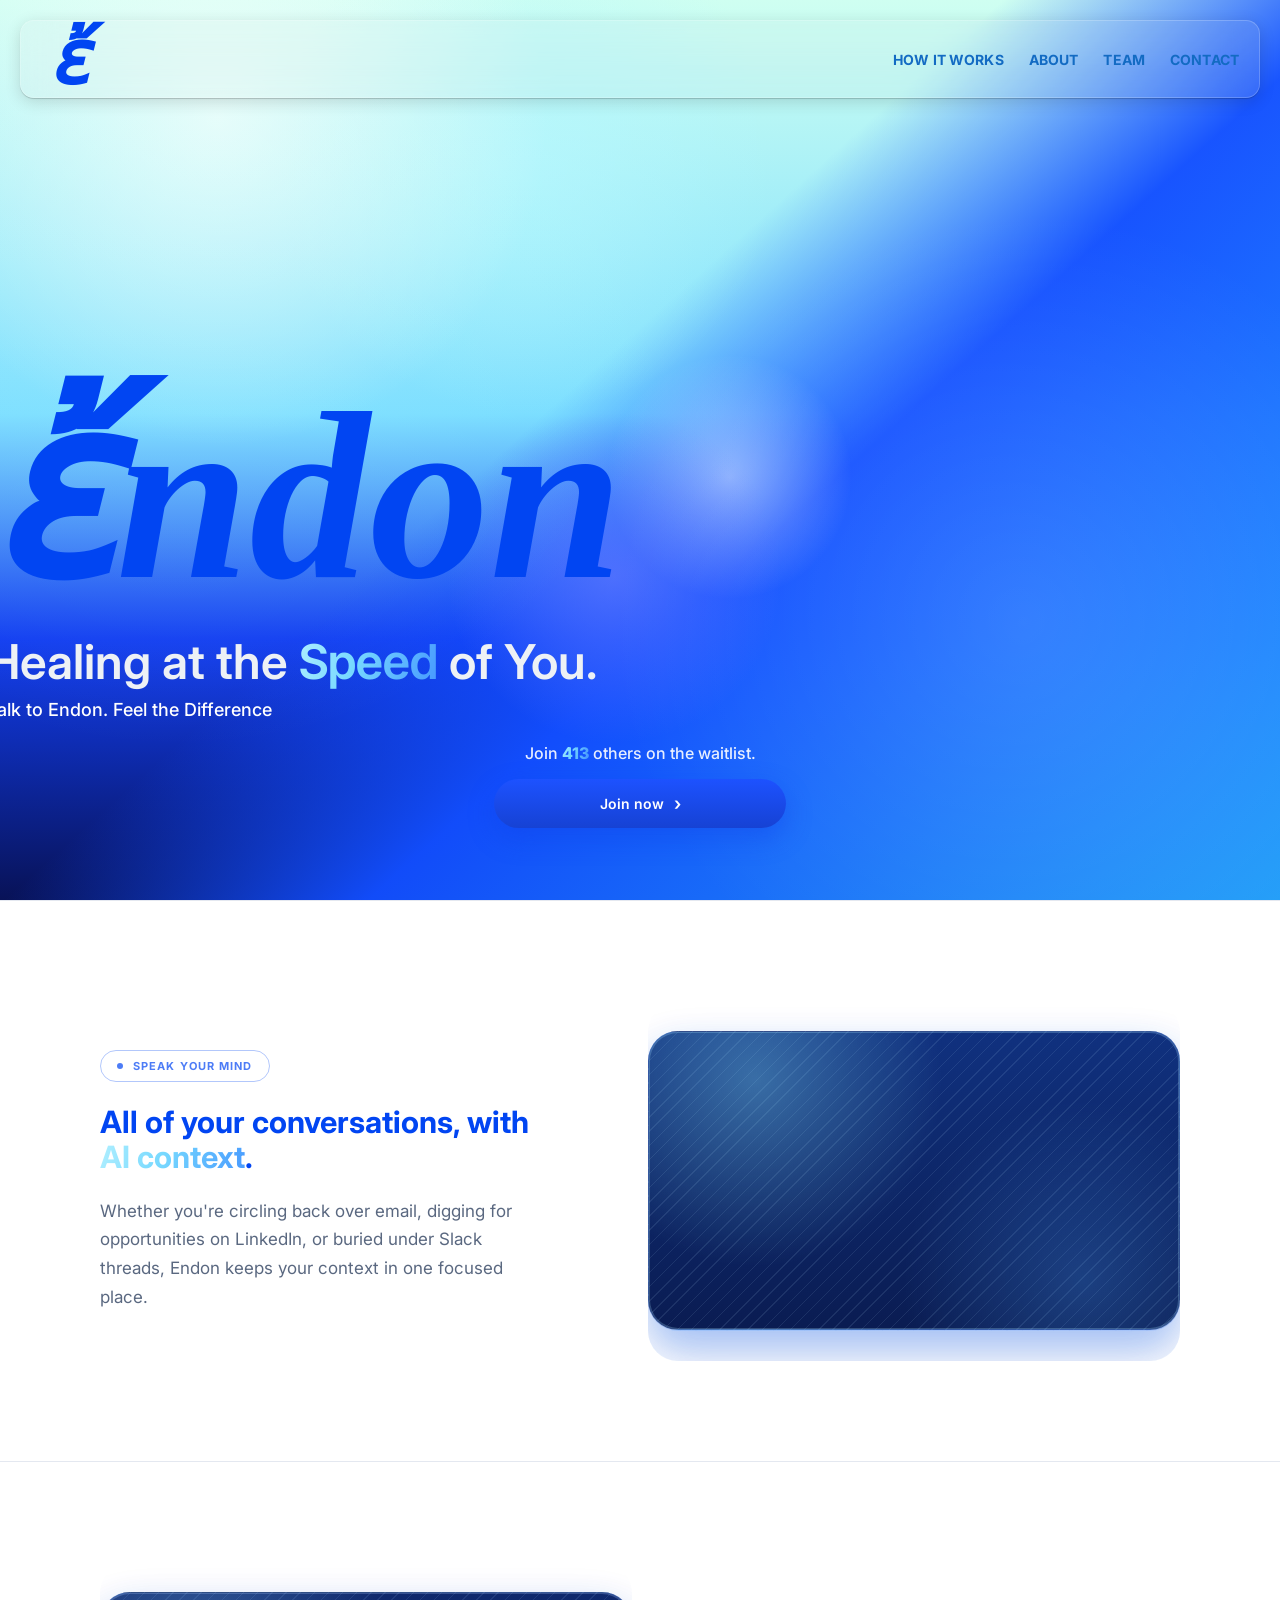
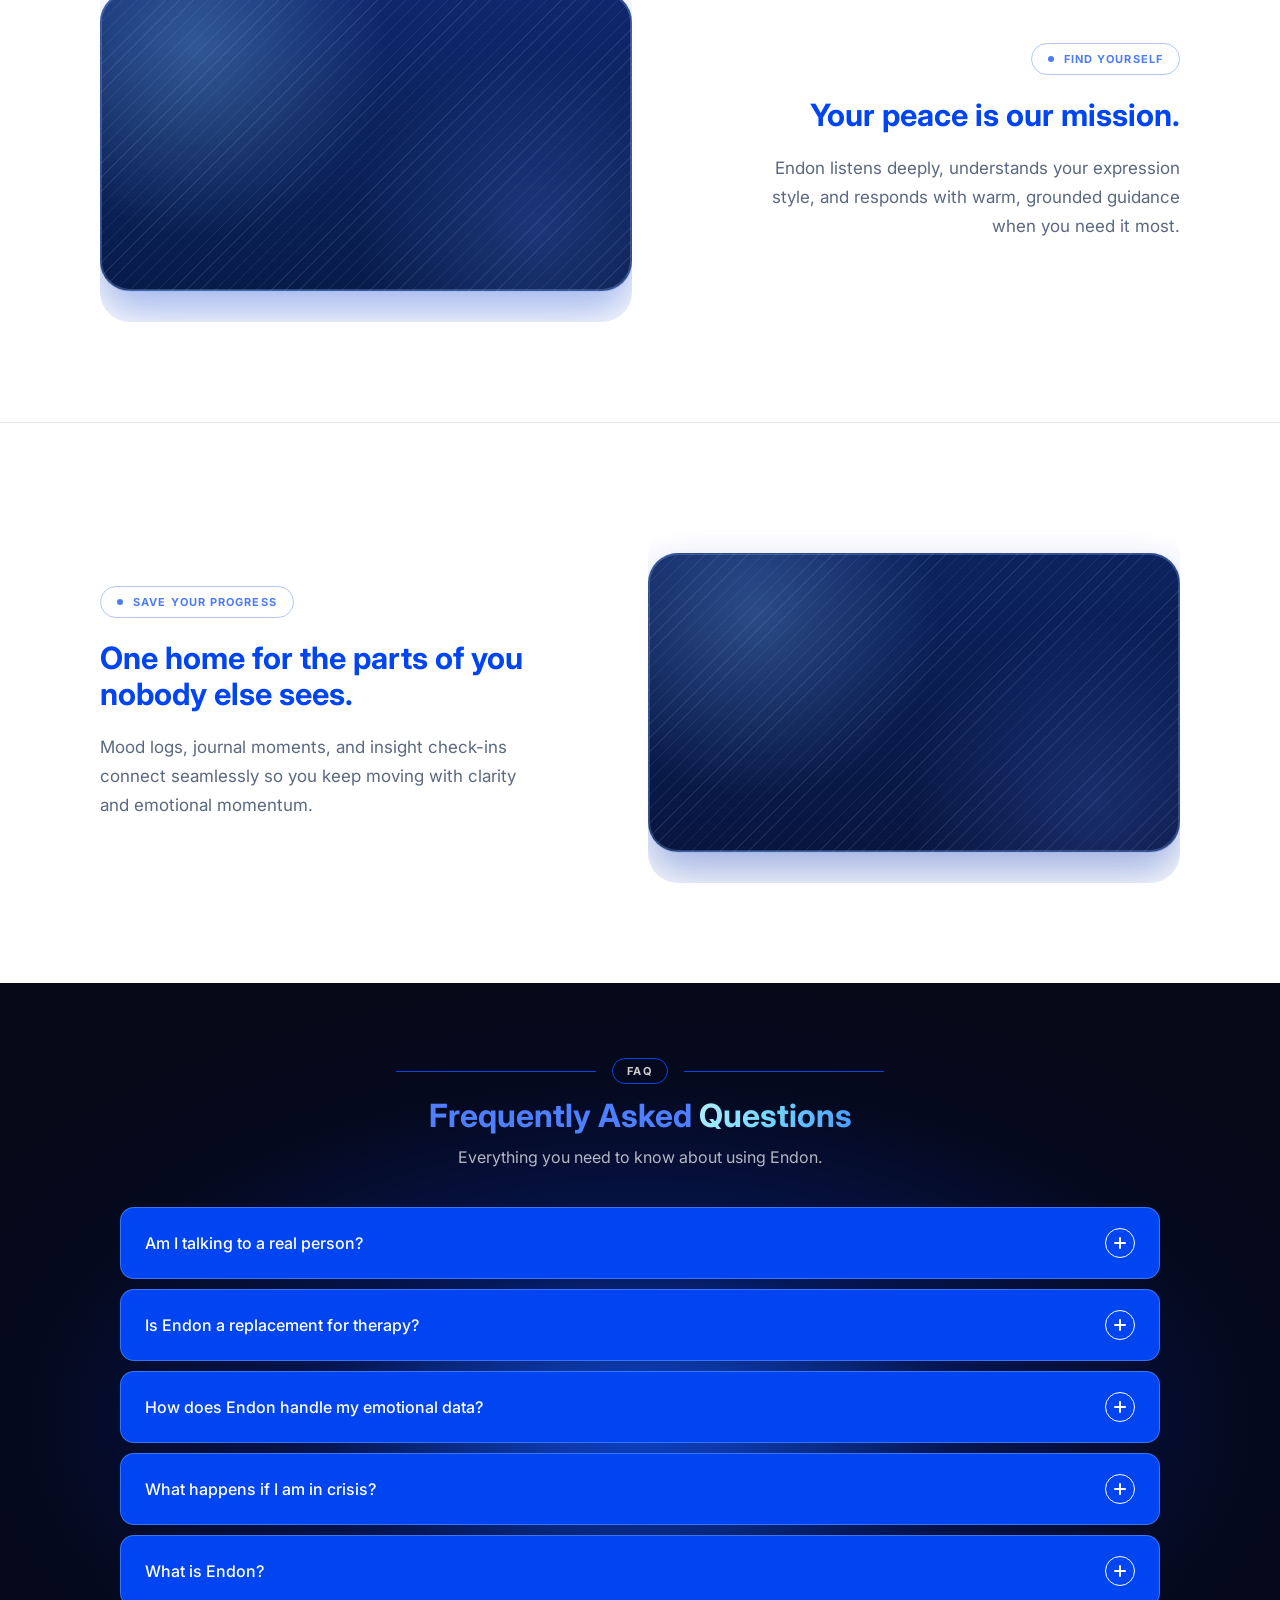
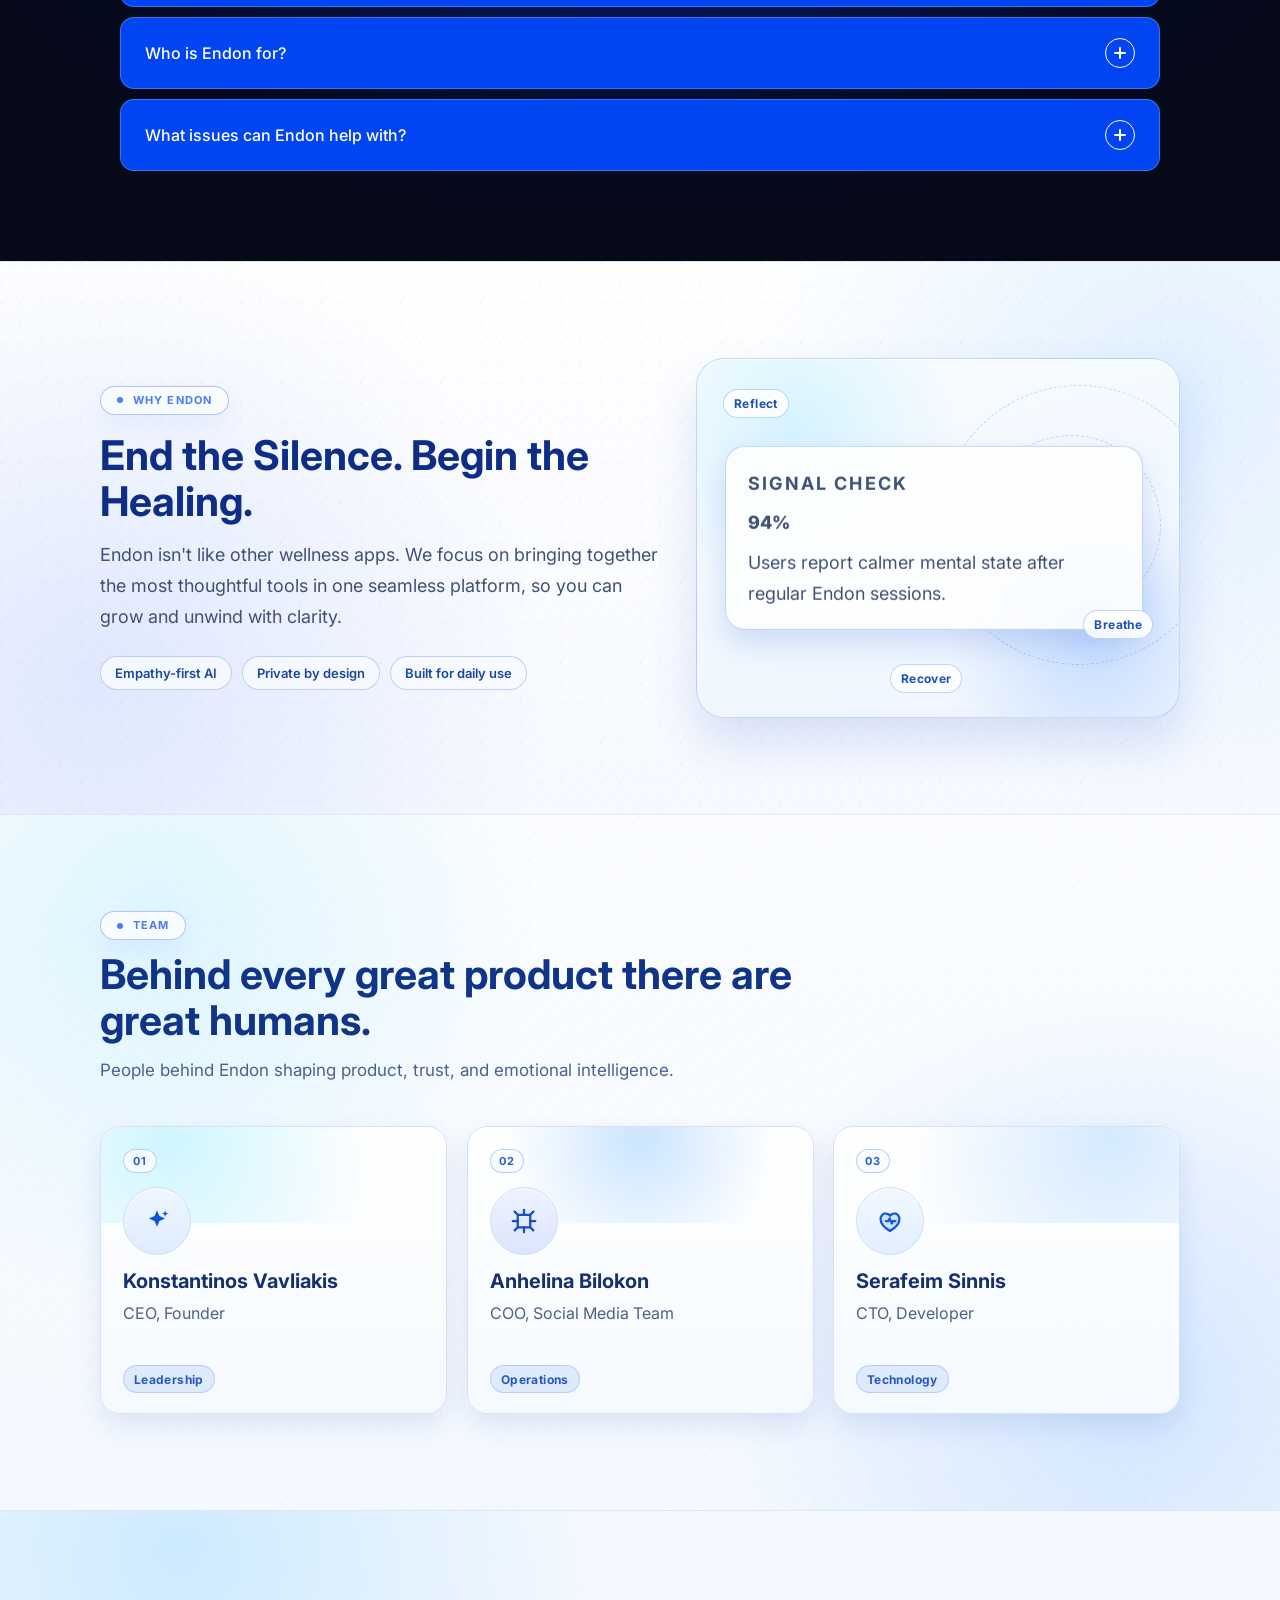
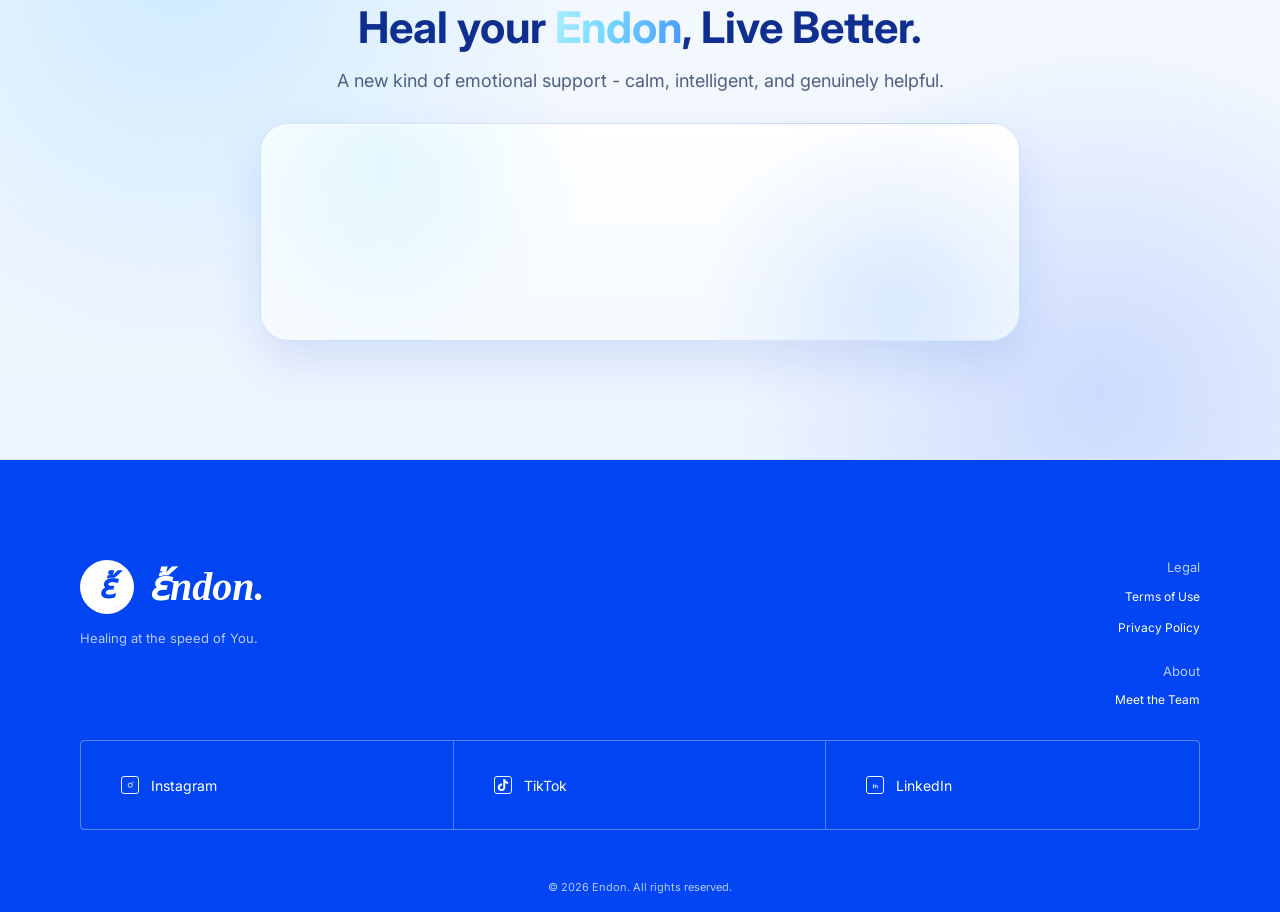
==== commit 24636c54: "Add files via upload" ====
--- a/index.html
+++ b/index.html
@@ -63,84 +63,6 @@
       </div>
     </main>
 
-    <!-- integrations section -->
-    <section class="integrations-section" aria-label="Integrations">
-      <div class="integrations-inner">
-        <p class="integrations-label section-kicker">INTEGRATIONS & PARTNERSHIPS</p>
-        <div class="integrations-carousel">
-          <div class="integrations-track">
-            <!-- Первый набор -->
-            <div class="integration-card">
-              <img src="./img/soc/wj656m0ijEArJOI6YPfUPL7TfA.avif" alt="Slack" />
-            </div>
-            <div class="integration-card">
-              <img src="./img/soc/tVOJXwo3brxnzoEV7pidoTpYBek.avif" alt="LinkedIn" />
-            </div>
-            <div class="integration-card">
-              <img src="./img/soc/uNmONaREYlYcGTHkolb0P1HWtFY.avif" alt="Instagram" />
-            </div>
-            <div class="integration-card">
-              <img src="./img/soc/SqPCqCNL9YH3omjXTnjnmd5Emk.avif" alt="WhatsApp" />
-            </div>
-            <div class="integration-card">
-              <img src="./img/soc/Gmail-Logo-da5961c9.png" alt="Gmail" />
-            </div>
-            
-            <!-- Второй набор -->
-            <div class="integration-card">
-              <img src="./img/soc/wj656m0ijEArJOI6YPfUPL7TfA.avif" alt="Slack" />
-            </div>
-            <div class="integration-card">
-              <img src="./img/soc/tVOJXwo3brxnzoEV7pidoTpYBek.avif" alt="LinkedIn" />
-            </div>
-            <div class="integration-card">
-              <img src="./img/soc/uNmONaREYlYcGTHkolb0P1HWtFY.avif" alt="Instagram" />
-            </div>
-            <div class="integration-card">
-              <img src="./img/soc/SqPCqCNL9YH3omjXTnjnmd5Emk.avif" alt="WhatsApp" />
-            </div>
-            <div class="integration-card">
-              <img src="./img/soc/Gmail-Logo-da5961c9.png" alt="Gmail" />
-            </div>
-            
-            <!-- Третий набор -->
-            <div class="integration-card">
-              <img src="./img/soc/wj656m0ijEArJOI6YPfUPL7TfA.avif" alt="Slack" />
-            </div>
-            <div class="integration-card">
-              <img src="./img/soc/tVOJXwo3brxnzoEV7pidoTpYBek.avif" alt="LinkedIn" />
-            </div>
-            <div class="integration-card">
-              <img src="./img/soc/uNmONaREYlYcGTHkolb0P1HWtFY.avif" alt="Instagram" />
-            </div>
-            <div class="integration-card">
-              <img src="./img/soc/SqPCqCNL9YH3omjXTnjnmd5Emk.avif" alt="WhatsApp" />
-            </div>
-            <div class="integration-card">
-              <img src="./img/soc/Gmail-Logo-da5961c9.png" alt="Gmail" />
-            </div>
-
-            <!-- Четвёртый набор -->
-            <div class="integration-card">
-              <img src="./img/soc/wj656m0ijEArJOI6YPfUPL7TfA.avif" alt="Slack" />
-            </div>
-            <div class="integration-card">
-              <img src="./img/soc/tVOJXwo3brxnzoEV7pidoTpYBek.avif" alt="LinkedIn" />
-            </div>
-            <div class="integration-card">
-              <img src="./img/soc/uNmONaREYlYcGTHkolb0P1HWtFY.avif" alt="Instagram" />
-            </div>
-            <div class="integration-card">
-              <img src="./img/soc/SqPCqCNL9YH3omjXTnjnmd5Emk.avif" alt="WhatsApp" />
-            </div>
-            <div class="integration-card">
-              <img src="./img/soc/Gmail-Logo-da5961c9.png" alt="Gmail" />
-            </div>
-          </div>
-        </div>
-      </div>
-    </section>
-
     <section class="primary-features" id="features" aria-label="Features">
       <div class="pf-inner">
         <article class="pf-row">
@@ -319,9 +241,9 @@
                 </svg>
               </span>
             </div>
-            <h3>Founder</h3>
-            <p>Product, vision, and user empathy.</p>
-            <span class="team-chip">Strategy</span>
+            <h3>Konstantinos Vavliakis</h3>
+            <p>CEO, Founder</p>
+            <span class="team-chip">Leadership</span>
           </article>
           <article class="team-card team-card--engineering">
             <span class="team-card__index">02</span>
@@ -340,9 +262,9 @@
                 </svg>
               </span>
             </div>
-            <h3>Engineering</h3>
-            <p>Platform, reliability, and AI systems.</p>
-            <span class="team-chip">Systems</span>
+            <h3>Anhelina Bilokon</h3>
+            <p>COO, Social Media Team</p>
+            <span class="team-chip">Operations</span>
           </article>
           <article class="team-card team-card--clinical">
             <span class="team-card__index">03</span>
@@ -354,9 +276,9 @@
                 </svg>
               </span>
             </div>
-            <h3>Clinical Design</h3>
-            <p>Safety, psychology, and wellbeing flows.</p>
-            <span class="team-chip">Care</span>
+            <h3>Serafeim Sinnis</h3>
+            <p>CTO, Developer</p>
+            <span class="team-chip">Technology</span>
           </article>
         </div>
       </div>
@@ -396,7 +318,7 @@
         </div>
 
         <div class="footer-socials" aria-label="Social links">
-          <a href="#" aria-label="Instagram">
+          <a href="https://www.instagram.com/endon.app?igsh=MTNmaGd5ejhqaTEyag==" aria-label="Instagram" target="_blank" rel="noopener noreferrer">
             <span class="footer-social-icon footer-social-icon--ig" aria-hidden="true">
               <svg viewBox="0 0 24 24" aria-hidden="true">
                 <circle cx="12" cy="12" r="4" fill="none" stroke="currentColor" stroke-width="1.7"/>
@@ -405,7 +327,7 @@
             </span>
             Instagram
           </a>
-          <a href="#" aria-label="TikTok">
+          <a href="https://www.tiktok.com/@endontherapy?_r=1&amp;_t=ZS-95ay8v9VgOY" aria-label="TikTok" target="_blank" rel="noopener noreferrer">
             <span class="footer-social-icon footer-social-icon--tt" aria-hidden="true">
               <svg viewBox="0 0 24 24" aria-hidden="true">
                 <path d="M12.525.02c1.31-.02 2.61-.01 3.91-.02.08 1.53.63 3.09 1.75 4.17 1.12 1.11 2.7 1.62 4.24 1.79v4.03c-1.44-.05-2.89-.35-4.2-.97-.57-.26-1.1-.59-1.62-.93-.01 2.92.01 5.84-.02 8.75-.08 1.4-.54 2.79-1.35 3.94-1.31 1.92-3.58 3.17-5.91 3.21-1.43.08-2.86-.31-4.08-1.03-2.02-1.19-3.44-3.37-3.65-5.71-.02-.5-.03-1-.01-1.49.18-1.9 1.12-3.72 2.58-4.96 1.66-1.44 3.98-2.13 6.15-1.72.02 1.48-.04 2.96-.04 4.44-.99-.32-2.15-.23-3.02.37-.63.41-1.11 1.04-1.36 1.75-.21.51-.15 1.07-.14 1.61.24 1.64 1.82 3.02 3.5 2.87 1.12-.01 2.19-.66 2.77-1.61.19-.33.4-.67.41-1.06.1-1.79.06-3.57.07-5.36.01-4.03-.01-8.05.02-12.07z" fill="currentColor"/>
@@ -413,7 +335,7 @@
             </span>
             TikTok
           </a>
-          <a href="#" aria-label="LinkedIn">
+          <a href="https://www.linkedin.com/company/endonspace/posts/?feedView=all" aria-label="LinkedIn" target="_blank" rel="noopener noreferrer">
             <span class="footer-social-icon footer-social-icon--in" aria-hidden="true">
               <svg viewBox="0 0 24 24" aria-hidden="true">
                 <circle cx="8.1" cy="9" r="1.15" fill="currentColor"/>
--- a/styles.css
+++ b/styles.css
@@ -412,12 +412,15 @@
 
 .cta-label strong {
   display: inline-block;
-  background: linear-gradient(180deg, #7fd9ff 0%, #4aa8ff 45%, #2a63ff 100%);
+  background: linear-gradient(110deg, #b8f2ff 0%, #77d9ff 22%, #3f8fff 52%, #1d57ff 74%, #9fe8ff 100%);
+  background-size: 220% 220%;
+  background-position: 0% 50%;
   background-clip: text;
   -webkit-background-clip: text;
   color: transparent;
   -webkit-text-fill-color: transparent;
   font-weight: 800;
+  animation: gradientFloat 5.2s ease-in-out infinite;
 }
 
 .cta-button {
@@ -506,104 +509,6 @@
   font-weight: 600;
   color: #0145f2;
   background: #f8fbff;
-}
-
-/* ── Integrations Section ────────────────────────────── */
-.integrations-section {
-  width: 100%;
-  background: linear-gradient(180deg, #ffffff 0%, #f8fbff 100%);
-  padding: 100px 40px;
-  border-bottom: 1px solid #e4e8f0;
-  overflow: hidden;
-}
-
-.integrations-inner {
-  max-width: 1600px;
-  margin: 0 auto;
-  display: flex;
-  flex-direction: column;
-  align-items: center;
-}
-
-.integrations-label {
-  margin-bottom: 40px;
-  width: fit-content;
-  box-shadow: 0 10px 24px rgba(1, 69, 242, 0.08);
-}
-
-.integrations-carousel {
-  position: relative;
-  width: 100%;
-  align-self: stretch;
-  overflow: hidden;
-  mask-image: linear-gradient(90deg, transparent, black 5%, black 95%, transparent);
-  -webkit-mask-image: linear-gradient(90deg, transparent, black 5%, black 95%, transparent);
-}
-
-.integrations-track {
-  display: flex;
-  gap: 60px;
-  animation: scroll-infinite 80s linear infinite;
-  width: max-content;
-}
-
-@keyframes scroll-infinite {
-  0% {
-    transform: translateX(0);
-  }
-  100% {
-    transform: translateX(-700px);
-  }
-}
-
-.integration-card {
-  flex: 0 0 auto;
-  width: 80px;
-  height: 80px;
-  display: flex;
-  align-items: center;
-  justify-content: center;
-  transition: transform 0.3s cubic-bezier(0.22, 1, 0.36, 1), filter 0.3s cubic-bezier(0.22, 1, 0.36, 1);
-}
-
-.integration-card:hover {
-  transform: scale(1.1);
-  filter: brightness(1.1);
-}
-
-.integration-card img {
-  width: 100%;
-  height: 100%;
-  object-fit: contain;
-  filter: drop-shadow(0 2px 4px rgba(1, 69, 242, 0.08));
-}
-
-@media (max-width: 768px) {
-  .integrations-section {
-    padding: 80px 20px;
-  }
-
-  .integrations-label {
-    margin-bottom: 50px;
-  }
-
-  .integrations-track {
-    gap: 40px;
-  }
-
-  .integration-card {
-    width: 70px;
-    height: 70px;
-  }
-
-  @keyframes scroll-infinite {
-    0% {
-      transform: translateX(0);
-    }
-    100% {
-      transform: translateX(-550px);
-    }
-  }
 }
 
 /* ── Primary Features Section ───────────────────────── */
@@ -1066,8 +971,7 @@
 }
 
 .why-endon p.why-endon__kicker,
-.team-head .team-kicker,
-.integrations-inner .integrations-label {
+.team-head .team-kicker {
   font-family: "Inter", sans-serif;
   font-size: 11px;
   line-height: 1;
@@ -2374,6 +2278,12 @@
   will-change: height, opacity;
 }
 
+.faq-answer.is-closing {
+  transition:
+    height 0.62s cubic-bezier(0.22, 1, 0.36, 1),
+    opacity 0.36s ease;
+}
+
 .faq-answer.is-open {
   opacity: 1;
 }
@@ -2411,7 +2321,7 @@
 .site-footer {
   width: 100%;
   background: #0145f2;
-  padding: 100px 80px;
+  padding: 100px 80px 18px;
 }
 
 .site-footer__inner {
@@ -2575,7 +2485,7 @@
 
 .footer-copy {
   margin: auto 0 0;
-  padding-top: 58px;
+  padding-top: 50px;
   text-align: center;
   color: rgba(255, 255, 255, 0.72);
   font-size: 11px;
@@ -2588,6 +2498,7 @@
     radial-gradient(circle at 90% 8%, rgba(124, 205, 255, 0.18), transparent 28%),
     linear-gradient(180deg, #f8fbff 0%, #ffffff 42%);
   color: #1a2742;
+  padding-top: 92px;
 }
 
 .legal-hero,
@@ -2599,7 +2510,7 @@
 }
 
 .legal-hero {
-  padding-top: 52px;
+  padding-top: 46px;
   padding-bottom: 24px;
 }
 
@@ -2635,11 +2546,21 @@
 
 .legal-content {
   padding-top: 18px;
-  padding-bottom: 80px;
+  padding-bottom: 92px;
+  display: grid;
+  gap: 18px;
+}
+
+.legal-block {
+  background: rgba(255, 255, 255, 0.88);
+  border: 1px solid rgba(12, 69, 180, 0.12);
+  border-radius: 18px;
+  padding: 22px 22px 20px;
+  box-shadow: 0 10px 28px rgba(14, 70, 187, 0.08);
 }
 
 .legal-content h2 {
-  margin-top: 24px;
+  margin-top: 0;
   margin-bottom: 10px;
   color: #12358f;
   font-size: clamp(1.4rem, 2.2vw, 1.9rem);
@@ -2655,10 +2576,11 @@
 .legal-content p {
   color: #344a72;
   line-height: 1.72;
+  margin: 0 0 10px;
 }
 
 .legal-content ul {
-  margin-top: 10px;
+  margin: 10px 0 4px;
   padding-left: 20px;
 }
 
@@ -2666,6 +2588,10 @@
   margin-bottom: 8px;
   color: #344a72;
   line-height: 1.66;
+}
+
+.legal-content a {
+  color: #0f50cf;
 }
 
 /* ── Responsive ──────────────────────────────────────── */
@@ -2731,7 +2657,7 @@
   }
 
   .site-footer {
-    padding: 80px 40px;
+    padding: 80px 40px 18px;
   }
 
   .site-footer__top {
@@ -2942,7 +2868,7 @@
   }
 
   .site-footer {
-    padding: 64px 20px;
+    padding: 64px 20px 16px;
   }
 
   .footer-brand-name {
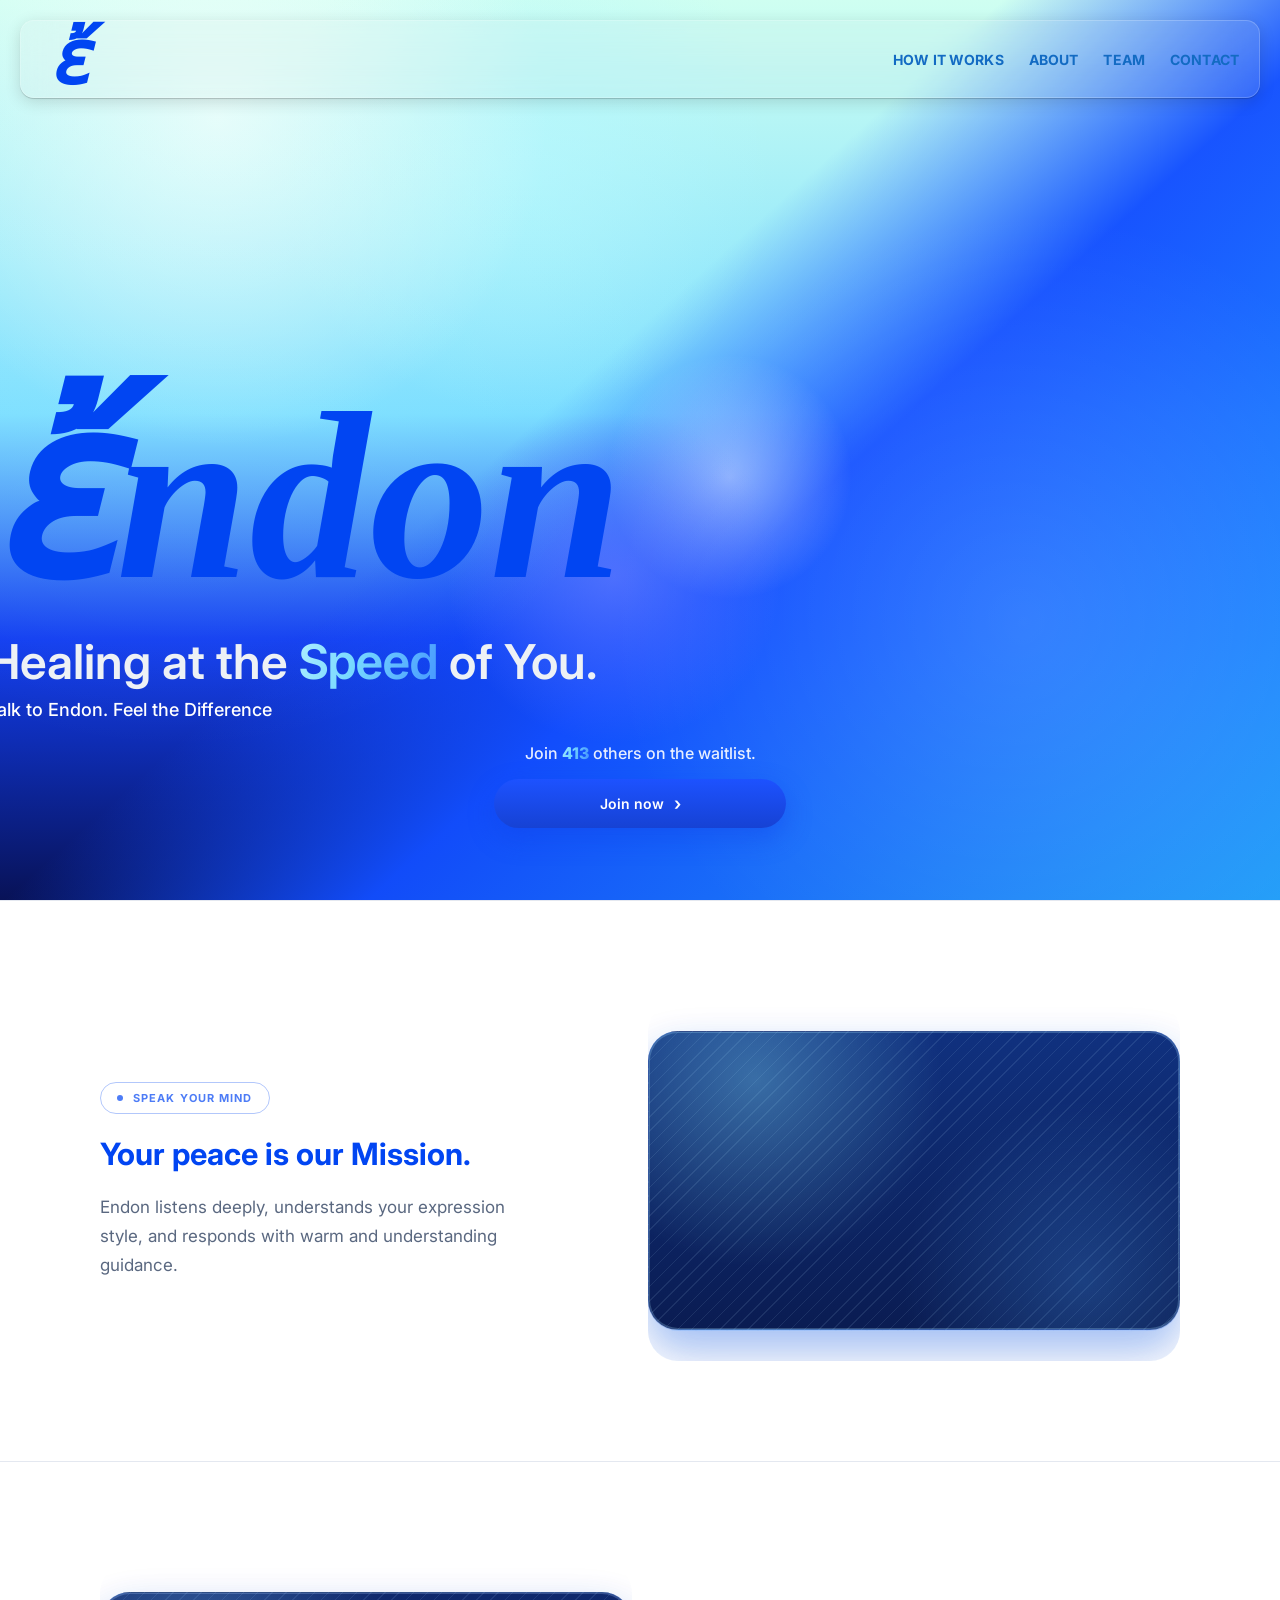
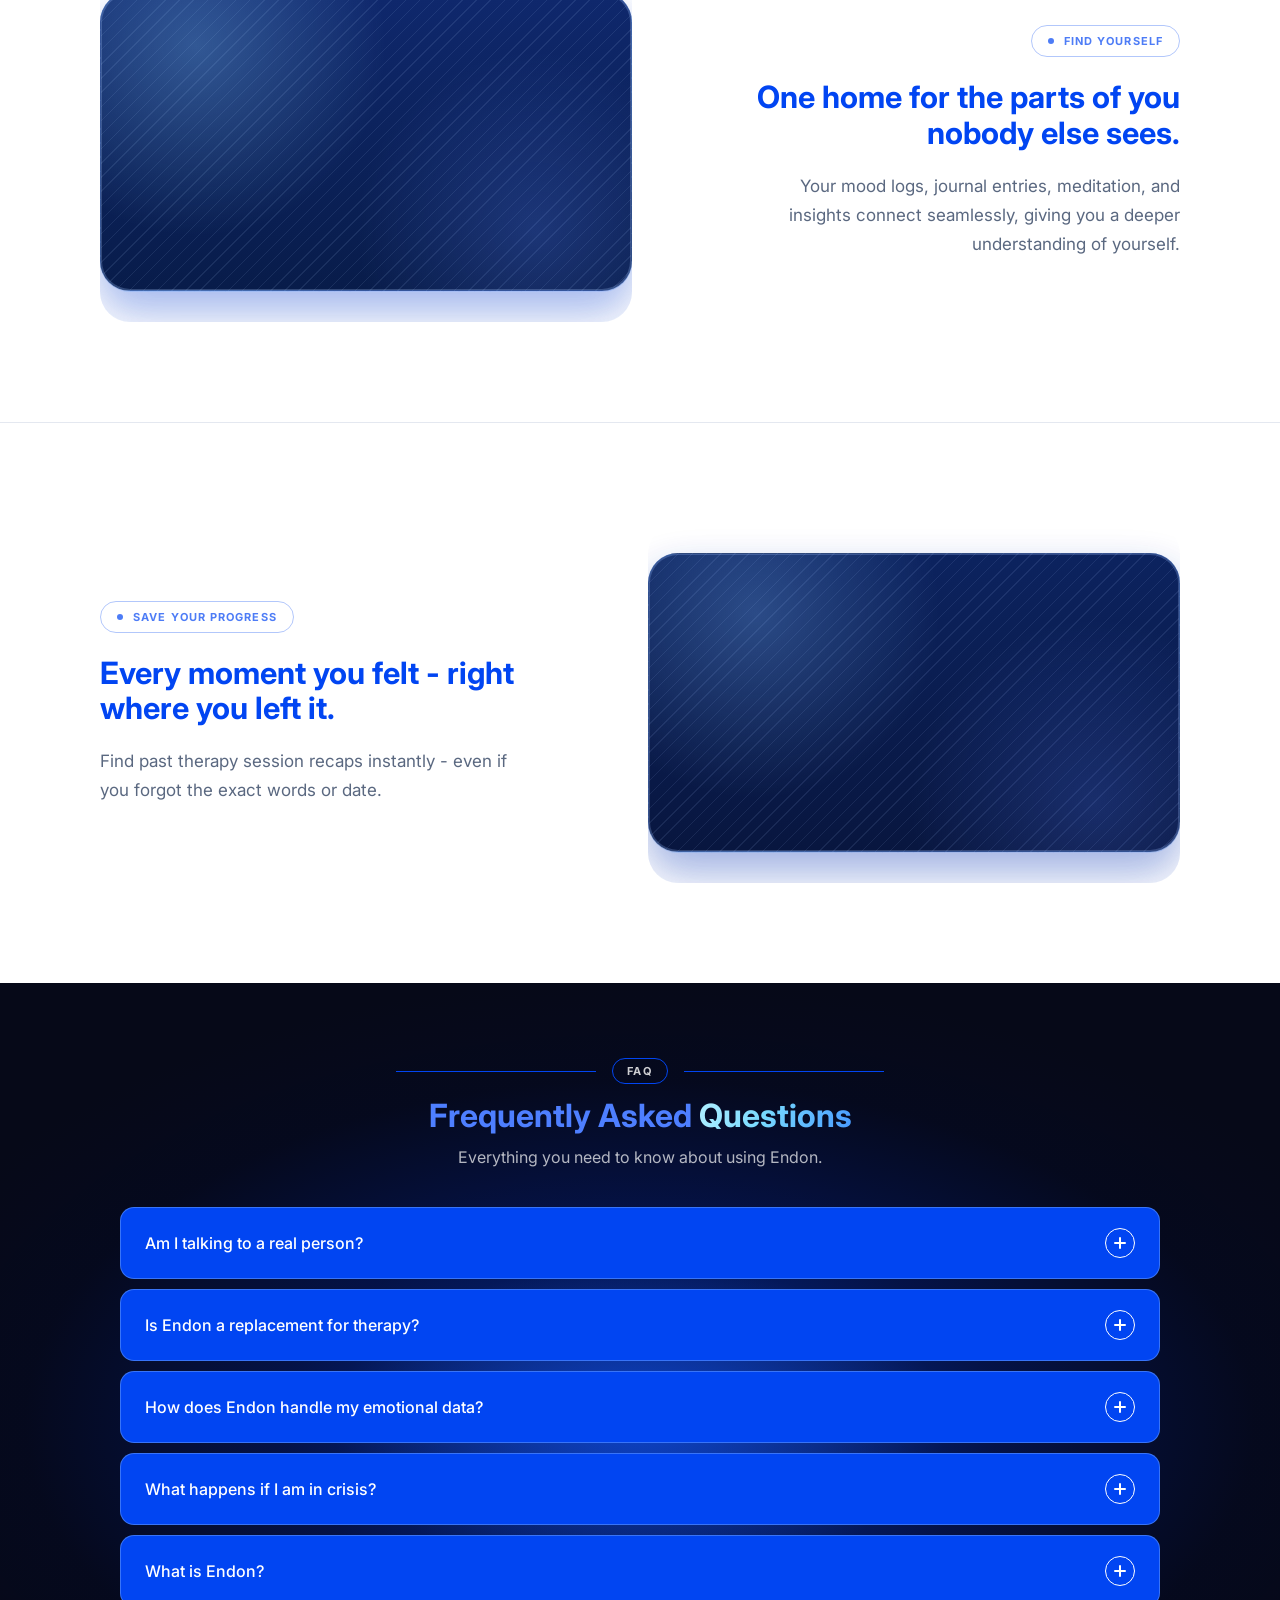
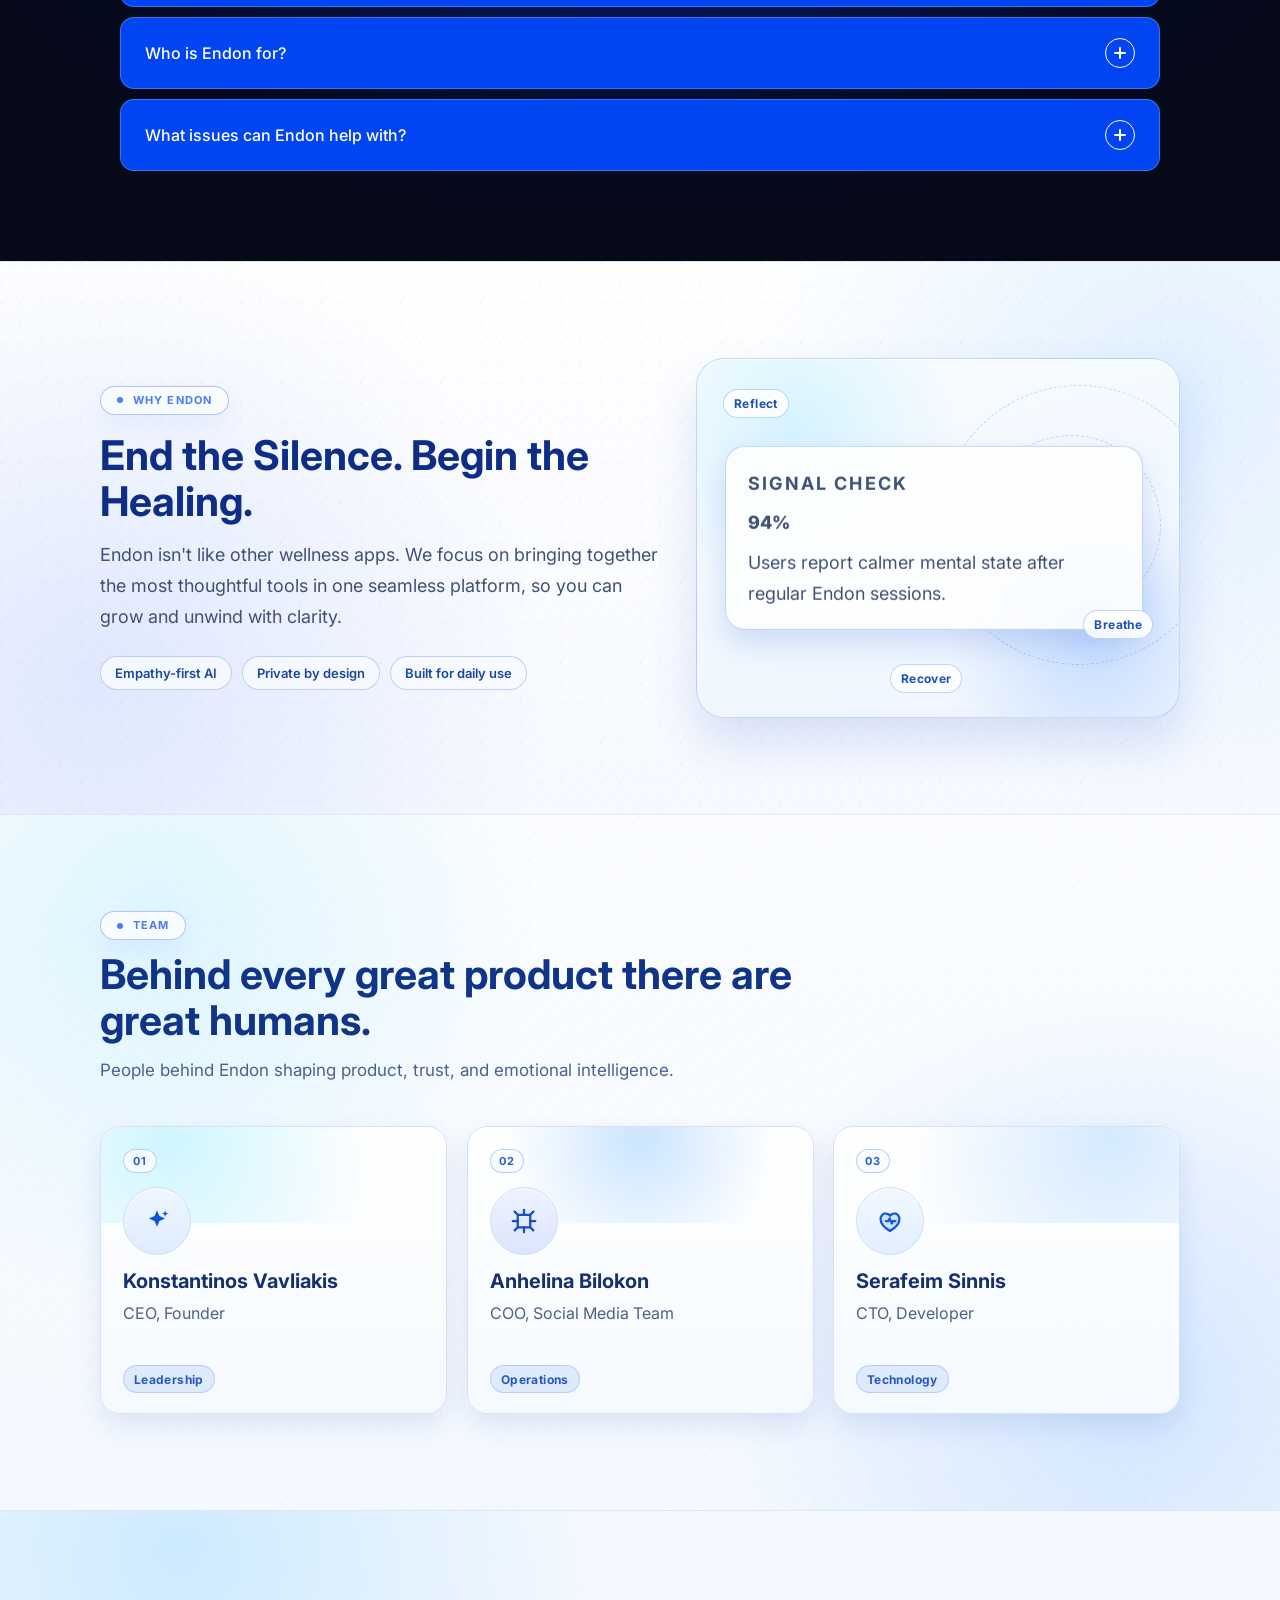
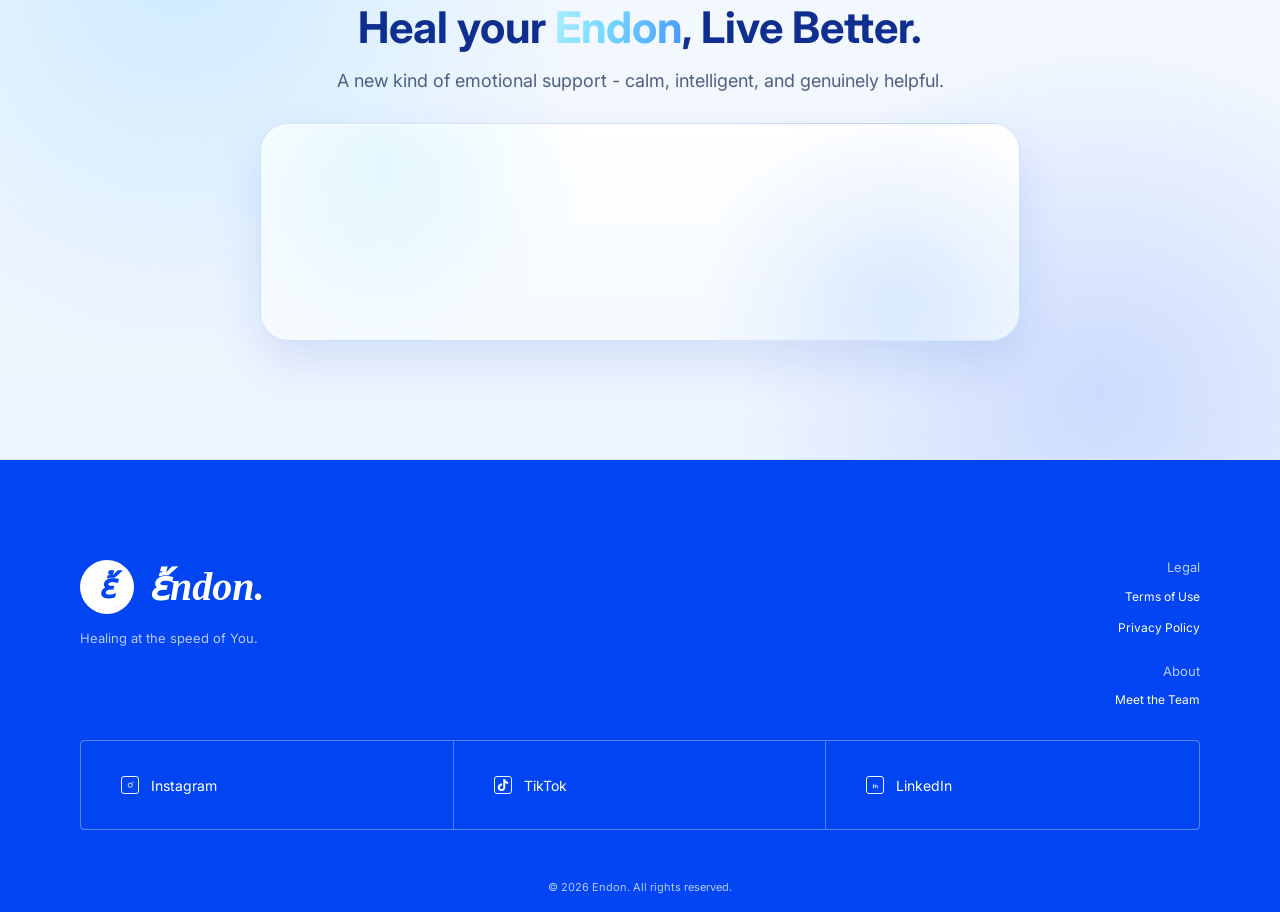
==== commit 4cd0c8d3: "Add files via upload" ====
--- a/index.html
+++ b/index.html
@@ -68,10 +68,9 @@
         <article class="pf-row">
           <div class="pf-text pf-anim pf-anim--left">
             <div class="pf-chip"><span class="pf-chip__dot" aria-hidden="true"></span>SPEAK YOUR MIND</div>
-            <h2 class="pf-heading">All of your conversations, with <span class="gradient-float">AI context</span>.</h2>
+            <h2 class="pf-heading">Your peace is our Mission.</h2>
             <p class="pf-body">
-              Whether you're circling back over email, digging for opportunities on LinkedIn,
-              or buried under Slack threads, Endon keeps your context in one focused place.
+              Endon listens deeply, understands your expression style, and responds with warm and understanding guidance.
             </p>
           </div>
           <div class="pf-visual pf-anim pf-anim--right">
@@ -84,10 +83,9 @@
         <article class="pf-row pf-row--reversed">
           <div class="pf-text pf-anim pf-anim--right">
             <div class="pf-chip"><span class="pf-chip__dot" aria-hidden="true"></span>FIND YOURSELF</div>
-            <h2 class="pf-heading">Your peace is our mission.</h2>
+            <h2 class="pf-heading">One home for the parts of you nobody else sees.</h2>
             <p class="pf-body">
-              Endon listens deeply, understands your expression style, and responds with warm,
-              grounded guidance when you need it most.
+              Your mood logs, journal entries, meditation, and insights connect seamlessly, giving you a deeper understanding of yourself.
             </p>
           </div>
           <div class="pf-visual pf-anim pf-anim--left">
@@ -100,10 +98,9 @@
         <article class="pf-row">
           <div class="pf-text pf-anim pf-anim--left">
             <div class="pf-chip"><span class="pf-chip__dot" aria-hidden="true"></span>SAVE YOUR PROGRESS</div>
-            <h2 class="pf-heading">One home for the parts of you nobody else sees.</h2>
+            <h2 class="pf-heading">Every moment you felt - right where you left it.</h2>
             <p class="pf-body">
-              Mood logs, journal moments, and insight check-ins connect seamlessly so you keep moving
-              with clarity and emotional momentum.
+              Find past therapy session recaps instantly - even if you forgot the exact words or date.
             </p>
           </div>
           <div class="pf-visual pf-anim pf-anim--right">
